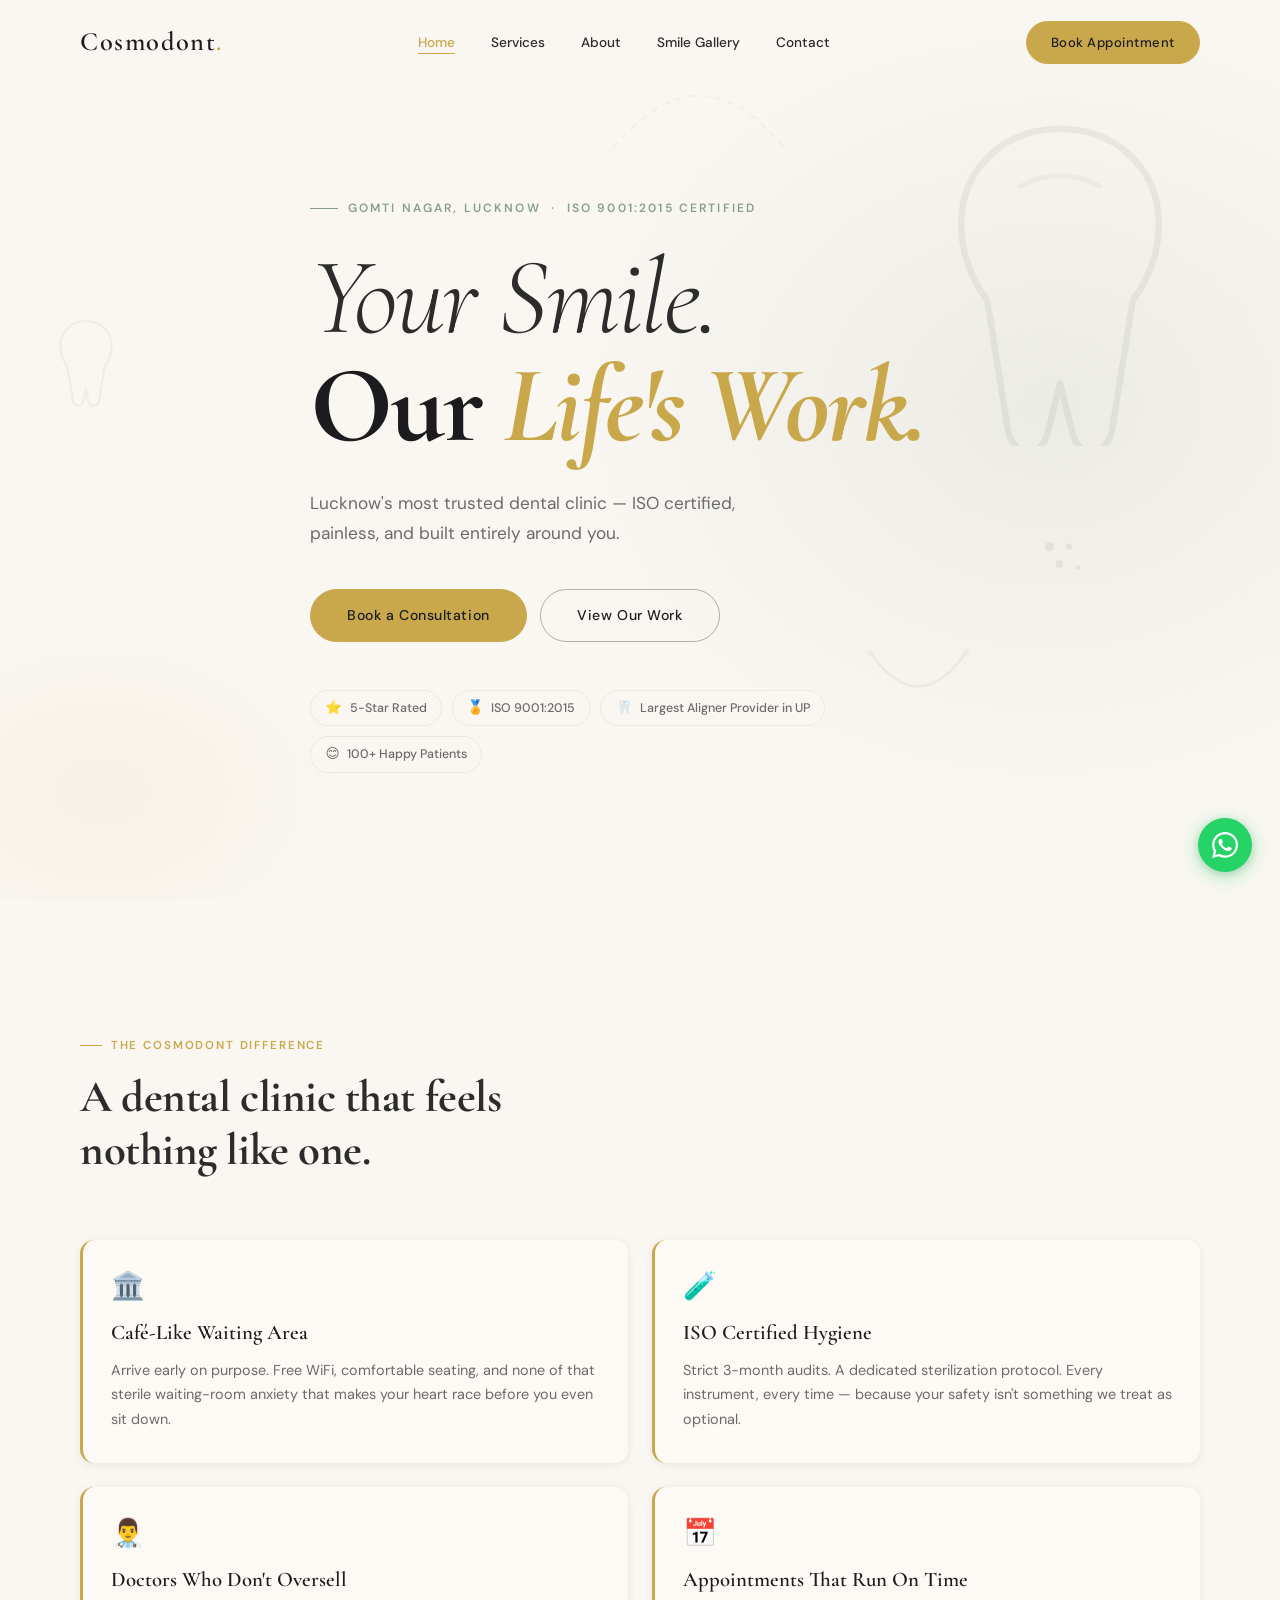
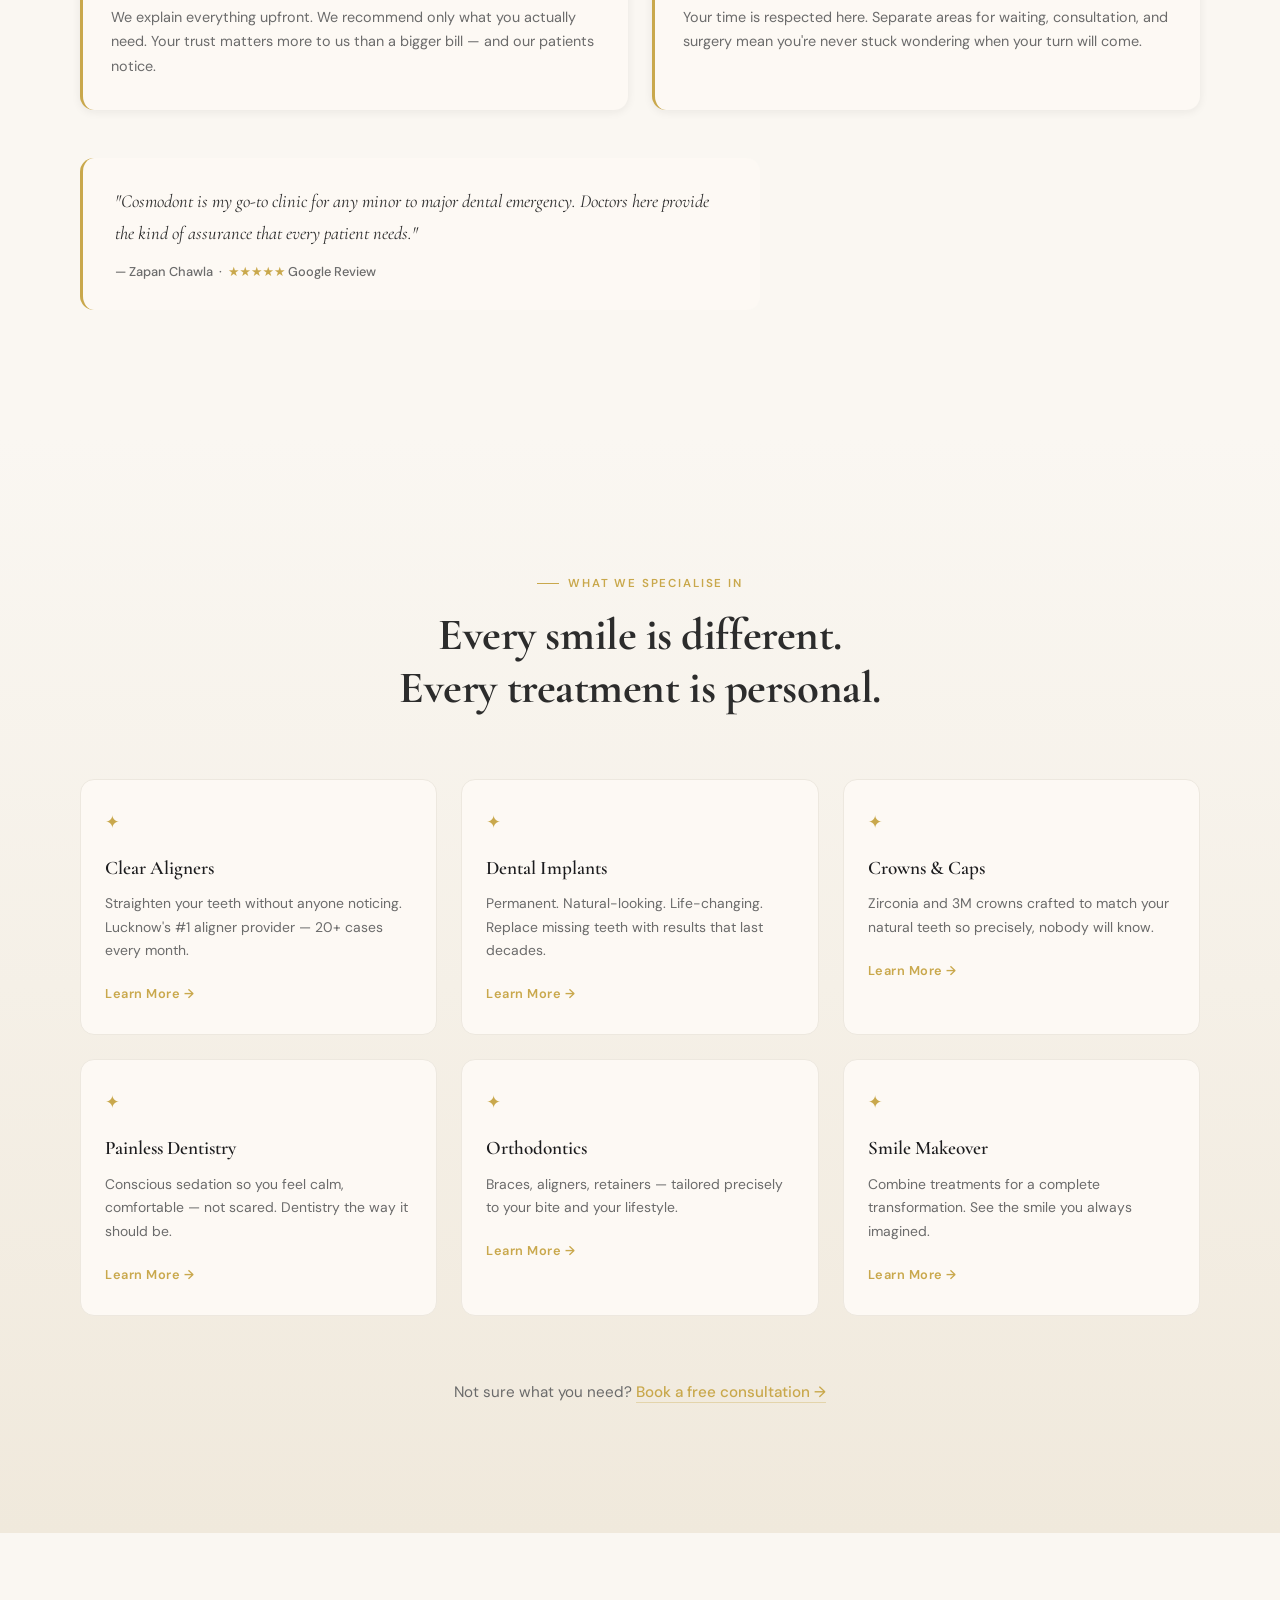
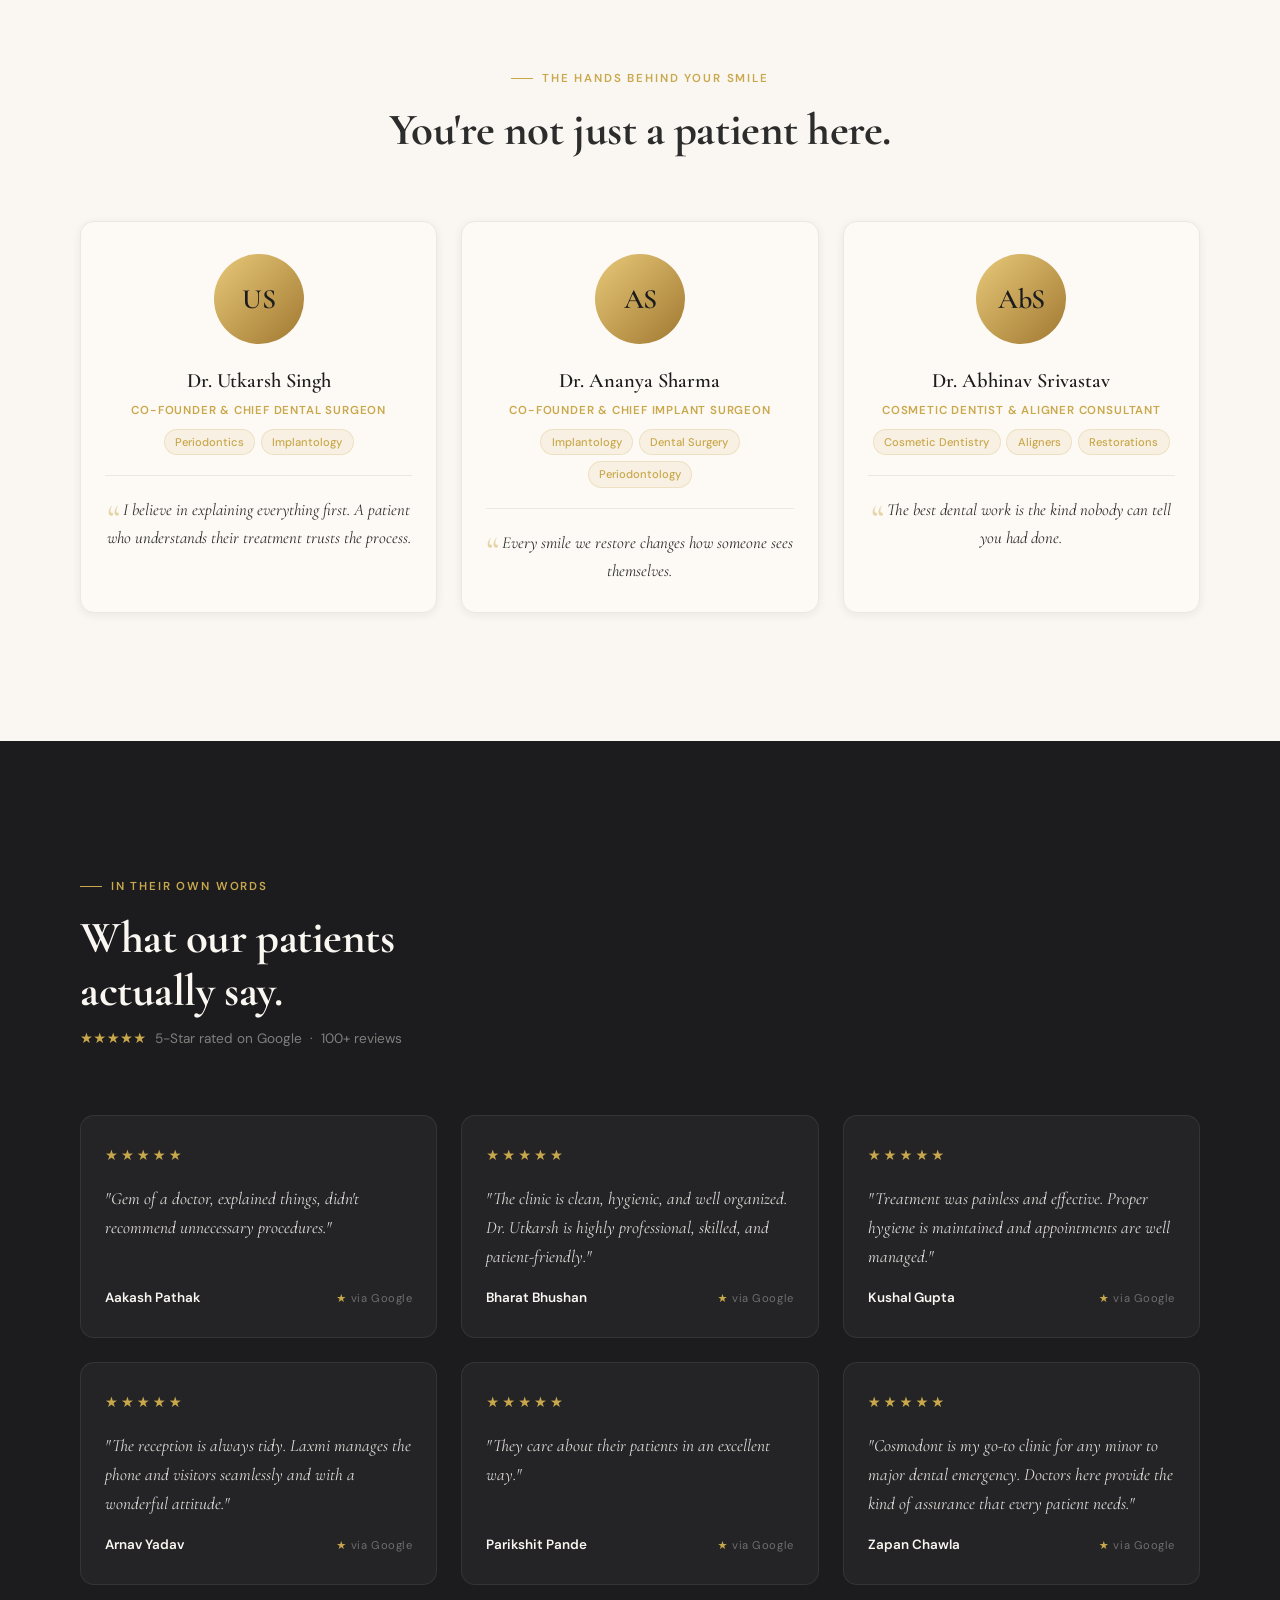
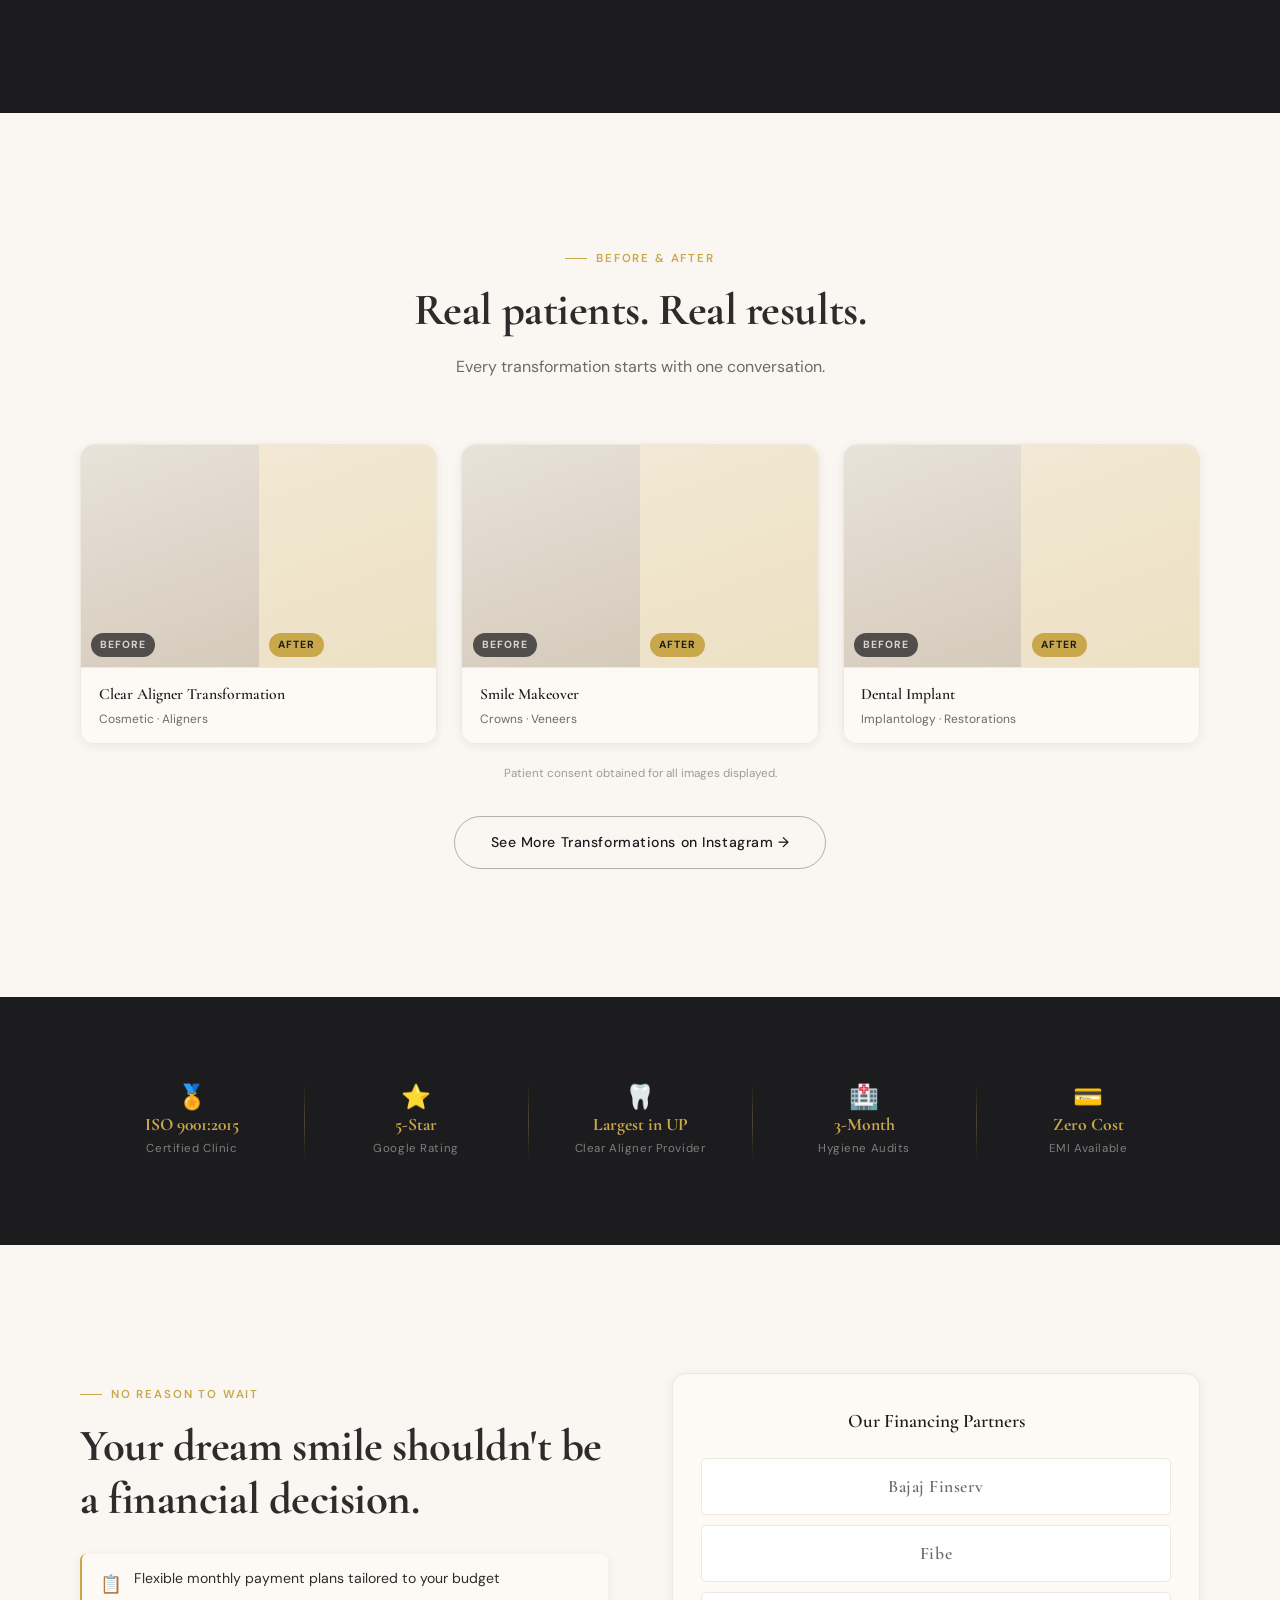
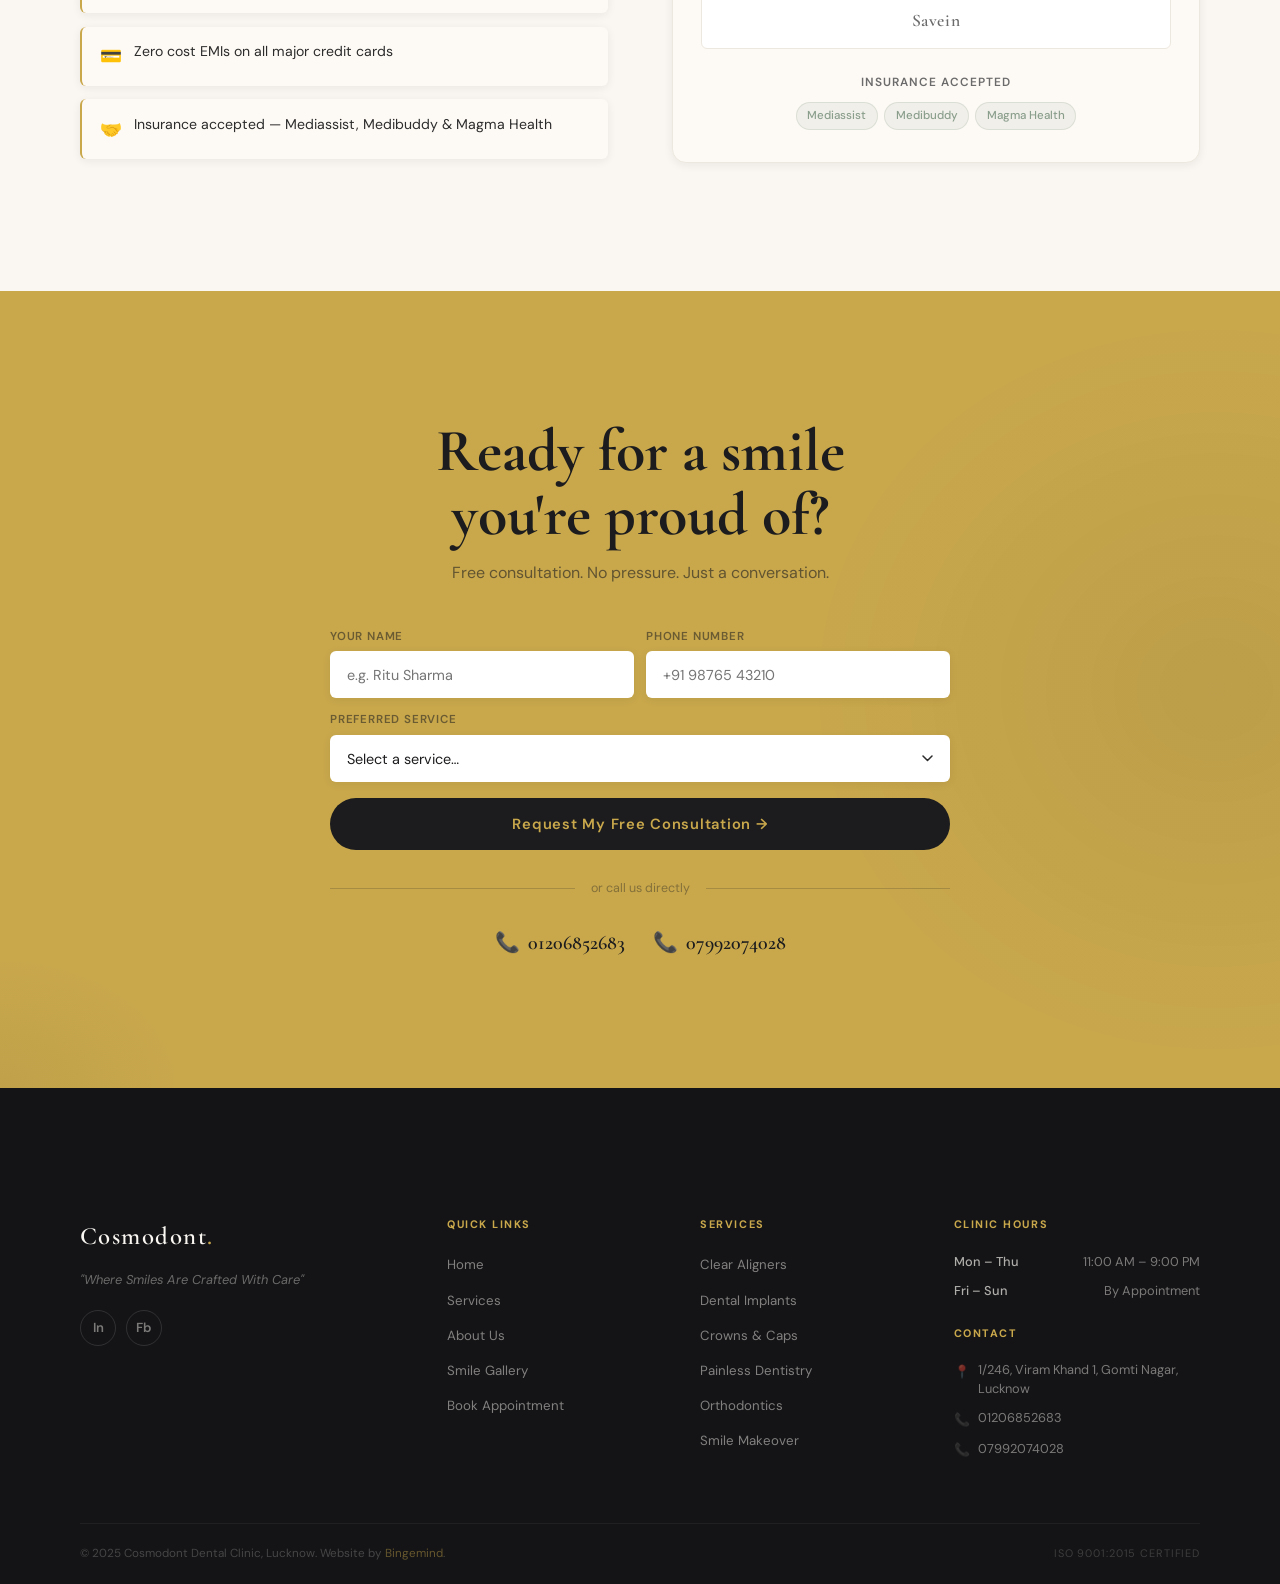
==== index.html @ ac1a45f9 "initial commit" ====
<!DOCTYPE html>
<html lang="en">
<head>
<meta charset="UTF-8">
<meta name="viewport" content="width=device-width, initial-scale=1.0">
<meta name="description" content="Cosmodont Dental Clinic — Premium dental care in Gomti Nagar, Lucknow. ISO 9001:2015 certified. Lucknow's largest clear aligners provider. Painless dentistry, implants, cosmetic treatments.">
<meta name="theme-color" content="#FAF7F2">
<title>Cosmodont Dental Clinic | Where Smiles Are Crafted With Care</title>

<!--
╔══════════════════════════════════════════════════════════════════╗
║            COSMODONT DENTAL CLINIC — index.html                  ║
║                                                                  ║
║  PROJECT FILE STRUCTURE                                          ║
║  ├── index.html   ← page structure (this file)                   ║
║  ├── style.css    ← all visual styling + CSS variables           ║
║  ├── config.js    ← all clinic content (edit this for updates)   ║
║  └── app.js       ← all interactivity (navbar, form, animations) ║
║                                                                  ║
║  DEVELOPER NOTES: How to update this site                        ║
║                                                                  ║
║  1. CONTENT CHANGES — Edit config.js only. Doctor names,         ║
║     phone numbers, hours, services, testimonials — all live      ║
║     there. No HTML or JS changes required.                       ║
║                                                                  ║
║  2. COLOUR / FONT CHANGES — Edit the :root {} block at the       ║
║     top of style.css. Change --color-gold once and it updates    ║
║     everywhere. Same for fonts, spacing, shadows.                ║
║                                                                  ║
║  3. LAYOUT / SECTION CHANGES — Edit index.html. Each section     ║
║     is wrapped in a  ═══ SECTION: NAME ═══  comment for   ║
║     easy navigation. Use Ctrl+F to jump to any section.          ║
║                                                                  ║
║  4. IMAGE REPLACEMENT — Find <div> tags with data-image-id="..."  ║
║     Replace each div with an <img> tag pointing to the real      ║
║     image file. The data-image-id tells you which image          ║
║     goes where (e.g. data-image-id="doctor-utkarsh").            ║
║                                                                  ║
║  5. FORM INTEGRATION — Open config.js and find                   ║
║     formSubmitHandler. Follow the OPTION A / B / C comments      ║
║     to connect Formspree, Netlify, GrahakBot, or any backend.    ║
╚══════════════════════════════════════════════════════════════════╝
-->

<!-- Google Fonts: Cormorant Garamond (display) + DM Sans (body) -->
<link rel="preconnect" href="https://fonts.googleapis.com">
<link rel="preconnect" href="https://fonts.gstatic.com" crossorigin>
<link href="https://fonts.googleapis.com/css2?family=Cormorant+Garamond:ital,wght@0,300;0,400;0,500;0,600;0,700;1,300;1,400;1,500;1,600&family=DM+Sans:opsz,wght@9..40,300;9..40,400;9..40,500;9..40,600&display=swap" rel="stylesheet">

<!-- Stylesheet -->
<link rel="stylesheet" href="style.css">
</head>

<body>

<!-- ═══ SECTION: NAVBAR ═══ -->
<nav class="navbar" id="navbar" aria-label="Main navigation">
  <div class="container">
    <div class="navbar-inner">
      <a href="#home" class="navbar-logo" aria-label="Cosmodont Dental Clinic">
        Cosmodont<span class="logo-dot">.</span>
      </a>
      <ul class="navbar-links" role="list">
        <li><a href="#home" class="active">Home</a></li>
        <li><a href="#services">Services</a></li>
        <li><a href="#about">About</a></li>
        <li><a href="#gallery">Smile Gallery</a></li>
        <li><a href="#contact">Contact</a></li>
      </ul>
      <div class="navbar-book">
        <a href="#contact" class="btn btn-gold">Book Appointment</a>
      </div>
      <button class="hamburger" id="hamburger" aria-label="Open menu" aria-expanded="false">
        <span></span><span></span><span></span>
      </button>
    </div>
  </div>
</nav>

<!-- Mobile Menu Overlay -->
<nav class="mobile-nav" id="mobileNav" aria-label="Mobile navigation" aria-hidden="true">
  <a href="#home"     onclick="closeMobileMenu()">Home</a>
  <a href="#services" onclick="closeMobileMenu()">Services</a>
  <a href="#about"    onclick="closeMobileMenu()">About</a>
  <a href="#gallery"  onclick="closeMobileMenu()">Smile Gallery</a>
  <a href="#contact"  onclick="closeMobileMenu()">Contact</a>
  <a href="#contact" class="btn btn-gold" onclick="closeMobileMenu()">Book Appointment</a>
  <span class="mobile-nav-iso">ISO 9001:2015 Certified</span>
</nav>


<!-- ═══ SECTION: HERO ═══ -->
<section class="hero" id="home" aria-label="Hero">
  <!-- Floating abstract dental shapes — purely decorative -->
  <div class="hero-shapes" aria-hidden="true">
    <!-- Stylised tooth outline -->
    <svg class="hero-shape hs-1" viewBox="0 0 100 130" fill="none" xmlns="http://www.w3.org/2000/svg">
      <path d="M50 8C28 8 12 24 12 44c0 12 4 22 10 30l8 50c1 5 4 8 8 8s6-3 7-6l5-20 5 20c1 3 3 6 7 6s7-3 8-8l8-50c6-8 10-18 10-30C88 24 72 8 50 8z" stroke="currentColor" stroke-width="2.5" stroke-linejoin="round"/>
      <path d="M35 30 Q50 22 65 30" stroke="currentColor" stroke-width="2" stroke-linecap="round" opacity="0.6"/>
    </svg>
    <!-- Smile arc -->
    <svg class="hero-shape hs-2" viewBox="0 0 120 65" fill="none">
      <path d="M8 12 Q60 85 112 12" stroke="currentColor" stroke-width="3" stroke-linecap="round"/>
      <circle cx="8"   cy="12" r="4" fill="currentColor" opacity="0.5"/>
      <circle cx="112" cy="12" r="4" fill="currentColor" opacity="0.5"/>
    </svg>
    <!-- Small tooth -->
    <svg class="hero-shape hs-3" viewBox="0 0 60 80" fill="none">
      <path d="M30 5C18 5 8 14 8 26c0 7 2 13 6 18l5 30c1 3 3 4 5 4s3-2 4-4l2-10 2 10c1 2 2 4 4 4s4-1 5-4l5-30c4-5 6-11 6-18C52 14 42 5 30 5z" stroke="currentColor" stroke-width="2" stroke-linejoin="round"/>
    </svg>
    <!-- Large faint dashed arc -->
    <svg class="hero-shape hs-4" viewBox="0 0 200 100" fill="none">
      <path d="M10 80 Q100 -30 190 80" stroke="currentColor" stroke-width="2" stroke-linecap="round" stroke-dasharray="6 8"/>
    </svg>
    <!-- Dot cluster -->
    <svg class="hero-shape hs-5" viewBox="0 0 50 50" fill="currentColor">
      <circle cx="10" cy="10" r="5"/>
      <circle cx="30" cy="10" r="3.5"/>
      <circle cx="20" cy="28" r="4"/>
      <circle cx="40" cy="32" r="2.5"/>
    </svg>
  </div>

  <div class="container">
    <div class="hero-content">
      <p class="hero-eyebrow" id="heroEyebrow">Gomti Nagar, Lucknow &nbsp;·&nbsp; ISO 9001:2015 Certified</p>
      <h1 class="hero-headline">
        <span class="hero-line-1" id="heroLine1">Your Smile.</span>
        <span class="hero-line-2" id="heroLine2">Our <em>Life's Work.</em></span>
      </h1>
      <p class="hero-subtext" id="heroSubtext">
        Lucknow's most trusted dental clinic — ISO certified, painless, and built entirely around you.
      </p>
      <div class="hero-ctas" id="heroCtas">
        <a href="#contact" class="btn btn-gold">Book a Consultation</a>
        <a href="#gallery" class="btn btn-outline-dark">View Our Work</a>
      </div>
      <div class="trust-bar" id="trustBar">
        <span class="trust-chip"><span class="trust-chip-icon">⭐</span>5-Star Rated</span>
        <span class="trust-chip"><span class="trust-chip-icon">🏅</span>ISO 9001:2015</span>
        <span class="trust-chip"><span class="trust-chip-icon">🦷</span>Largest Aligner Provider in UP</span>
        <span class="trust-chip"><span class="trust-chip-icon">😊</span>100+ Happy Patients</span>
      </div>
    </div>
  </div>
</section>


<!-- ═══ SECTION: WHY COSMODONT ═══ -->
<section class="why-section section" id="about" aria-labelledby="whyHeading">
  <div class="container">
    <div class="section-header reveal">
      <span class="section-tag">The Cosmodont Difference</span>
      <h2 class="display-lg" id="whyHeading">A dental clinic that feels<br>nothing like one.</h2>
    </div>
    <div class="why-grid">
      <div class="why-card reveal reveal-d1">
        <div class="why-icon">🏛️</div>
        <h3 class="why-title">Café-Like Waiting Area</h3>
        <p class="why-text">Arrive early on purpose. Free WiFi, comfortable seating, and none of that sterile waiting-room anxiety that makes your heart race before you even sit down.</p>
      </div>
      <div class="why-card reveal reveal-d2">
        <div class="why-icon">🧪</div>
        <h3 class="why-title">ISO Certified Hygiene</h3>
        <p class="why-text">Strict 3-month audits. A dedicated sterilization protocol. Every instrument, every time — because your safety isn't something we treat as optional.</p>
      </div>
      <div class="why-card reveal reveal-d3">
        <div class="why-icon">👨‍⚕️</div>
        <h3 class="why-title">Doctors Who Don't Oversell</h3>
        <p class="why-text">We explain everything upfront. We recommend only what you actually need. Your trust matters more to us than a bigger bill — and our patients notice.</p>
      </div>
      <div class="why-card reveal reveal-d4">
        <div class="why-icon">📅</div>
        <h3 class="why-title">Appointments That Run On Time</h3>
        <p class="why-text">Your time is respected here. Separate areas for waiting, consultation, and surgery mean you're never stuck wondering when your turn will come.</p>
      </div>
    </div>

    <!-- Inline pull-quote from a real patient -->
    <blockquote class="reveal" style="margin-top:3rem; padding:1.75rem 2rem; background:var(--color-card-bg); border-radius:var(--radius-md); border-left:3px solid var(--color-gold); max-width:680px;">
      <p style="font-family:var(--font-display); font-size:1.15rem; font-style:italic; color:var(--color-text); line-height:1.7;">"Cosmodont is my go-to clinic for any minor to major dental emergency. Doctors here provide the kind of assurance that every patient needs."</p>
      <footer style="margin-top:0.75rem; font-size:0.8rem; color:var(--color-text-muted); font-weight:500;">— Zapan Chawla &nbsp;·&nbsp; <span style="color:var(--color-gold);">★★★★★</span> Google Review</footer>
    </blockquote>
  </div>
</section>


<!-- ═══ SECTION: SERVICES ═══ -->
<section class="services-section section" id="services" aria-labelledby="servicesHeading">
  <div class="container">
    <div class="section-header center reveal">
      <span class="section-tag">What We Specialise In</span>
      <h2 class="display-lg" id="servicesHeading">Every smile is different.<br>Every treatment is personal.</h2>
    </div>
    <!-- Populated dynamically from CONFIG.services in app.js -->
    <div class="services-grid" id="servicesGrid"></div>
    <p class="services-bottom-cta reveal">
      Not sure what you need? <a href="#contact">Book a free consultation →</a>
    </p>
  </div>
</section>


<!-- ═══ SECTION: DOCTORS ═══ -->
<section class="doctors-section section" aria-labelledby="doctorsHeading">
  <div class="container">
    <div class="section-header center reveal">
      <span class="section-tag">The Hands Behind Your Smile</span>
      <h2 class="display-lg" id="doctorsHeading">You're not just a patient here.</h2>
    </div>
    <!-- Populated dynamically from CONFIG.doctors in app.js -->
    <div class="doctors-grid" id="doctorsGrid"></div>
  </div>
</section>


<!-- ═══ SECTION: TESTIMONIALS ═══ -->
<section class="testimonials-section" aria-labelledby="testimonialHeading">
  <div class="container">
    <div class="section-header reveal">
      <span class="section-tag">In Their Own Words</span>
      <h2 class="display-lg" id="testimonialHeading">What our patients<br>actually say.</h2>
      <div class="testimonials-meta">
        <span class="stars-inline">★★★★★</span>
        <span>5-Star rated on Google &nbsp;·&nbsp; 100+ reviews</span>
      </div>
    </div>
    <!-- Populated dynamically from CONFIG.testimonials in app.js -->
    <div class="testimonials-grid" id="testimonialsGrid"></div>
  </div>
</section>


<!-- ═══ SECTION: SMILE GALLERY ═══ -->
<section class="gallery-section section" id="gallery" aria-labelledby="galleryHeading">
  <div class="container">
    <div class="section-header center reveal">
      <span class="section-tag">Before &amp; After</span>
      <h2 class="display-lg" id="galleryHeading">Real patients. Real results.</h2>
      <p class="section-subtext">Every transformation starts with one conversation.</p>
    </div>
    <!-- Populated dynamically from CONFIG.gallery in app.js -->
    <div class="gallery-grid" id="galleryGrid"></div>
    <p class="gallery-notice">Patient consent obtained for all images displayed.</p>
    <div class="gallery-cta reveal">
      <a href="https://instagram.com" target="_blank" rel="noopener" class="btn btn-outline-dark">
        See More Transformations on Instagram →
      </a>
    </div>
  </div>
</section>


<!-- ═══ SECTION: CREDENTIALS / TRUST BAR ═══ -->
<section class="credentials-section" aria-label="Trust credentials">
  <div class="container">
    <!-- Populated dynamically from CONFIG.credentials in app.js -->
    <div class="credentials-row" id="credentialsRow"></div>
  </div>
</section>


<!-- ═══ SECTION: FINANCING ═══ -->
<section class="financing-section section" aria-labelledby="financingHeading">
  <div class="container">
    <div class="financing-grid">
      <div>
        <div class="reveal">
          <span class="section-tag">No Reason to Wait</span>
          <h2 class="display-lg" id="financingHeading">Your dream smile shouldn't be a financial decision.</h2>
        </div>
        <!-- Populated from CONFIG.financing.items in app.js -->
        <div class="financing-list" id="financingList"></div>
      </div>
      <div class="financing-right reveal reveal-d2">
        <h3 class="financing-right-title">Our Financing Partners</h3>
        <!-- Populated from CONFIG.financing.partners in app.js -->
        <div class="partner-logos" id="partnerLogos"></div>
        <p class="insurance-label">Insurance Accepted</p>
        <!-- Populated from CONFIG.financing.insurance in app.js -->
        <div class="insurance-tags" id="insuranceTags"></div>
      </div>
    </div>
  </div>
</section>


<!-- ═══ SECTION: BOOK APPOINTMENT ═══ -->
<section class="book-section" id="contact" aria-labelledby="bookHeading">
  <div class="book-inner">
    <h2 class="book-headline reveal" id="bookHeading">Ready for a smile<br>you're proud of?</h2>
    <p class="book-subtext reveal reveal-d1">Free consultation. No pressure. Just a conversation.</p>

    <!--
      FORM: The submit action is handled by CONFIG.formSubmitHandler in config.js.
      To change how submissions are processed (WhatsApp, Formspree, GrahakBot),
      edit that function — no changes needed here.
    -->
    <form class="book-form reveal reveal-d2" id="bookForm" action="" novalidate>
      <div class="form-group">
        <label class="form-label" for="fname">Your Name</label>
        <input class="form-input" type="text" id="fname" name="name"
               placeholder="e.g. Ritu Sharma" required autocomplete="given-name">
      </div>
      <div class="form-group">
        <label class="form-label" for="fphone">Phone Number</label>
        <input class="form-input" type="tel" id="fphone" name="phone"
               placeholder="+91 98765 43210" required autocomplete="tel">
      </div>
      <div class="form-group span-full">
        <label class="form-label" for="fservice">Preferred Service</label>
        <select class="form-select" id="fservice" name="service" required>
          <option value="" disabled selected>Select a service…</option>
          <option value="Clear Aligners">Clear Aligners</option>
          <option value="Dental Implants">Dental Implants</option>
          <option value="Crowns &amp; Caps">Crowns &amp; Caps</option>
          <option value="Orthodontics">Orthodontics</option>
          <option value="General Checkup">General Checkup</option>
          <option value="Other">Other</option>
        </select>
      </div>
      <button type="submit" class="form-submit">Request My Free Consultation →</button>
    </form>

    <div class="book-divider reveal reveal-d3"><span>or call us directly</span></div>
    <!-- Populated from CONFIG.clinic.phones in app.js -->
    <div class="book-phones reveal reveal-d4" id="bookPhones"></div>
  </div>
</section>


<!-- ═══ SECTION: FOOTER ═══ -->
<footer class="footer" aria-label="Site footer">
  <div class="container">
    <div class="footer-grid">

      <!-- Col 1: Brand -->
      <div>
        <div class="footer-logo-wrap">
          <a href="#home" class="footer-logo">Cosmodont<span class="logo-dot">.</span></a>
        </div>
        <p class="footer-tagline">"Where Smiles Are Crafted With Care"</p>
        <div class="footer-socials">
          <a href="https://instagram.com" target="_blank" rel="noopener"
             class="footer-social-link" aria-label="Instagram">In</a>
          <a href="https://facebook.com" target="_blank" rel="noopener"
             class="footer-social-link" aria-label="Facebook">Fb</a>
        </div>
      </div>

      <!-- Col 2: Quick Links -->
      <div>
        <p class="footer-col-title">Quick Links</p>
        <ul class="footer-links">
          <li><a href="#home">Home</a></li>
          <li><a href="#services">Services</a></li>
          <li><a href="#about">About Us</a></li>
          <li><a href="#gallery">Smile Gallery</a></li>
          <li><a href="#contact">Book Appointment</a></li>
        </ul>
      </div>

      <!-- Col 3: Services — populated from CONFIG.services in app.js -->
      <div>
        <p class="footer-col-title">Services</p>
        <ul class="footer-links" id="footerServices"></ul>
      </div>

      <!-- Col 4: Hours + Contact -->
      <div>
        <p class="footer-col-title">Clinic Hours</p>
        <div class="footer-hours" style="margin-bottom:1.5rem;">
          <div class="footer-hour-row">
            <span class="footer-hour-day">Mon – Thu</span>
            <span>11:00 AM – 9:00 PM</span>
          </div>
          <div class="footer-hour-row">
            <span class="footer-hour-day">Fri – Sun</span>
            <span>By Appointment</span>
          </div>
        </div>
        <p class="footer-col-title">Contact</p>
        <!-- Populated from CONFIG.clinic in app.js -->
        <div class="footer-contacts" id="footerContact"></div>
      </div>

    </div>

    <div class="footer-bottom">
      <p class="footer-copy">
        © 2025 Cosmodont Dental Clinic, Lucknow.
        Website by <a href="#" target="_blank" rel="noopener">Bingemind</a>.
      </p>
      <span class="footer-iso">ISO 9001:2015 CERTIFIED</span>
    </div>
  </div>
</footer>


<!-- ═══ WHATSAPP FLOATING BUTTON ═══ -->
<!-- DEVELOPER: Replace this href with your GrahakBot widget trigger URL
     when integrating automated chat. The wa.me link is a direct fallback. -->
<a class="whatsapp-fab"
   href="https://wa.me/917992074028?text=Hello%2C%20I%27d%20like%20to%20book%20a%20consultation%20at%20Cosmodont%20Dental%20Clinic."
   target="_blank"
   rel="noopener"
   aria-label="Chat on WhatsApp">
  <span class="whatsapp-tooltip">Chat with us</span>
  <svg viewBox="0 0 24 24" xmlns="http://www.w3.org/2000/svg">
    <path d="M17.472 14.382c-.297-.149-1.758-.867-2.03-.967-.273-.099-.471-.148-.67.15-.197.297-.767.966-.94 1.164-.173.199-.347.223-.644.075-.297-.15-1.255-.463-2.39-1.475-.883-.788-1.48-1.761-1.653-2.059-.173-.297-.018-.458.13-.606.134-.133.298-.347.446-.52.149-.174.198-.298.298-.497.099-.198.05-.371-.025-.52-.075-.149-.669-1.612-.916-2.207-.242-.579-.487-.5-.669-.51-.173-.008-.371-.01-.57-.01-.198 0-.52.074-.792.372-.272.297-1.04 1.016-1.04 2.479 0 1.462 1.065 2.875 1.213 3.074.149.198 2.096 3.2 5.077 4.487.709.306 1.262.489 1.694.625.712.227 1.36.195 1.871.118.571-.085 1.758-.719 2.006-1.413.248-.694.248-1.289.173-1.413-.074-.124-.272-.198-.57-.347m-5.421 7.403h-.004a9.87 9.87 0 01-5.031-1.378l-.361-.214-3.741.982.998-3.648-.235-.374a9.86 9.86 0 01-1.51-5.26c.001-5.45 4.436-9.884 9.888-9.884 2.64 0 5.122 1.03 6.988 2.898a9.825 9.825 0 012.893 6.994c-.003 5.45-4.437 9.884-9.885 9.884m8.413-18.297A11.815 11.815 0 0012.05 0C5.495 0 .16 5.335.157 11.892c0 2.096.547 4.142 1.588 5.945L.057 24l6.305-1.654a11.882 11.882 0 005.683 1.448h.005c6.554 0 11.89-5.335 11.893-11.893a11.821 11.821 0 00-3.48-8.413z"/>
  </svg>
</a>


<!-- Scripts — config.js must load before app.js -->
<script src="config.js"></script>
<script src="app.js"></script>

</body>
</html>
---- style.css ----
/* ═══════════════════════════════════════════════════════════════
   COSMODONT DENTAL CLINIC — style.css
   ═══════════════════════════════════════════════════════════════

   CSS CUSTOM PROPERTIES — Edit these to retheme the entire site.
   Change a value here and it updates everywhere automatically.
   ═══════════════════════════════════════════════════════════════ */
:root {
  /* ── Colors ── */
  --color-bg:           #FAF7F2;   /* Primary background: deep ivory */
  --color-gold:         #C9A84C;   /* Accent gold */
  --color-gold-light:   #E8C97A;   /* Lighter gold for highlights */
  --color-gold-dark:    #A07830;   /* Deeper gold for gradients */
  --color-dark:         #1C1C1E;   /* Charcoal for dark sections */
  --color-dark-soft:    #141416;   /* Darker charcoal for footer */
  --color-sage:         #8A9E8C;   /* Muted sage green — use sparingly */
  --color-text:         #2C2C2C;   /* Main body text */
  --color-text-muted:   #6B6B6B;   /* Secondary / supporting text */
  --color-white:        #FFFFFF;
  --color-card-bg:      #FDF9F4;   /* Warm card background */
  --color-border:       #EDE8DF;   /* Subtle border */

  /* ── Fonts ── */
  --font-display: 'Cormorant Garamond', Georgia, serif;
  --font-body:    'DM Sans', system-ui, -apple-system, sans-serif;

  /* ── Spacing scale ── */
  --space-xs:  0.5rem;
  --space-sm:  1rem;
  --space-md:  1.5rem;
  --space-lg:  2.5rem;
  --space-xl:  4rem;
  --space-2xl: 6rem;
  --space-3xl: 8rem;

  /* ── Radii ── */
  --radius-sm:   6px;
  --radius-md:   14px;
  --radius-lg:   22px;
  --radius-pill: 999px;

  /* ── Transitions ── */
  --ease-smooth: cubic-bezier(0.4, 0, 0.2, 1);
  --t-fast:   0.2s ease;
  --t-smooth: 0.4s var(--ease-smooth);

  /* ── Shadows ── */
  --shadow-sm:   0 2px 10px rgba(28,28,30,0.07);
  --shadow-md:   0 6px 24px rgba(28,28,30,0.11);
  --shadow-lg:   0 16px 48px rgba(28,28,30,0.15);
  --shadow-gold: 0 8px 32px rgba(201,168,76,0.28);

  /* ── Layout ── */
  --max-width: 1200px;
}


/* ═══ RESET & BASE ═══ */
*, *::before, *::after { margin: 0; padding: 0; box-sizing: border-box; }
html { scroll-behavior: smooth; font-size: 16px; -webkit-font-smoothing: antialiased; -moz-osx-font-smoothing: grayscale; }
body { font-family: var(--font-body); color: var(--color-text); background: var(--color-bg); line-height: 1.65; overflow-x: hidden; }
img { max-width: 100%; height: auto; display: block; }
a { text-decoration: none; color: inherit; }
ul { list-style: none; }
button { cursor: pointer; border: none; background: none; font-family: var(--font-body); }
input, select, textarea { font-family: var(--font-body); }


/* ═══ TYPOGRAPHY UTILITIES ═══ */
.display-xl {
  font-family: var(--font-display);
  font-size: clamp(3rem, 7vw, 5.5rem);
  line-height: 1.04;
  letter-spacing: -0.02em;
}
.display-lg {
  font-family: var(--font-display);
  font-size: clamp(1.9rem, 3.5vw, 3rem);
  line-height: 1.18;
  letter-spacing: -0.01em;
}
.display-md {
  font-family: var(--font-display);
  font-size: clamp(1.4rem, 2.5vw, 2rem);
  line-height: 1.25;
}
.section-tag {
  font-family: var(--font-body);
  font-size: 0.72rem;
  font-weight: 600;
  letter-spacing: 0.16em;
  text-transform: uppercase;
  color: var(--color-gold);
  display: inline-flex;
  align-items: center;
  gap: 0.55rem;
  margin-bottom: var(--space-sm);
}
.section-tag::before {
  content: '';
  display: inline-block;
  width: 22px;
  height: 1.5px;
  background: var(--color-gold);
  flex-shrink: 0;
}


/* ═══ LAYOUT ═══ */
.container {
  max-width: var(--max-width);
  margin: 0 auto;
  padding: 0 var(--space-lg);
}
.section {
  padding: var(--space-3xl) 0;
}
.section-header { margin-bottom: var(--space-xl); }
.section-header.center {
  text-align: center;
  max-width: 640px;
  margin-left: auto;
  margin-right: auto;
  margin-bottom: var(--space-xl);
}
.section-subtext {
  font-size: 1rem;
  color: var(--color-text-muted);
  line-height: 1.7;
  margin-top: var(--space-sm);
}


/* ═══ BUTTONS ═══ */
.btn {
  display: inline-flex;
  align-items: center;
  justify-content: center;
  gap: 0.5rem;
  padding: 0.875rem 2.25rem;
  border-radius: var(--radius-pill);
  font-size: 0.88rem;
  font-weight: 500;
  letter-spacing: 0.04em;
  transition: all var(--t-smooth);
  cursor: pointer;
  white-space: nowrap;
}
.btn-gold {
  background: var(--color-gold);
  color: var(--color-dark);
  border: 1.5px solid var(--color-gold);
}
.btn-gold:hover {
  background: var(--color-dark);
  border-color: var(--color-dark);
  color: var(--color-gold);
  transform: translateY(-2px);
  box-shadow: var(--shadow-gold);
}
.btn-outline-dark {
  background: transparent;
  color: var(--color-dark);
  border: 1.5px solid rgba(44,44,44,0.35);
}
.btn-outline-dark:hover {
  background: var(--color-dark);
  border-color: var(--color-dark);
  color: var(--color-bg);
  transform: translateY(-2px);
}
.btn-outline-light {
  background: transparent;
  color: var(--color-bg);
  border: 1.5px solid rgba(250,247,242,0.4);
}
.btn-outline-light:hover {
  background: var(--color-bg);
  color: var(--color-dark);
  transform: translateY(-2px);
}


/* ═══ SCROLL REVEAL ═══ */
.reveal {
  opacity: 0;
  transform: translateY(28px);
  transition: opacity 0.7s var(--ease-smooth), transform 0.7s var(--ease-smooth);
}
.reveal.visible { opacity: 1; transform: translateY(0); }
.reveal-d1 { transition-delay: 0.08s; }
.reveal-d2 { transition-delay: 0.16s; }
.reveal-d3 { transition-delay: 0.24s; }
.reveal-d4 { transition-delay: 0.32s; }
.reveal-d5 { transition-delay: 0.40s; }
.reveal-d6 { transition-delay: 0.48s; }


/* ═══════════════════════════════════════════════
   SECTION: NAVBAR
   ═══════════════════════════════════════════════ */
.navbar {
  position: fixed;
  top: 0;
  left: 0;
  right: 0;
  z-index: 1000;
  padding: 1.3rem 0;
  transition: background var(--t-smooth), box-shadow var(--t-smooth), padding var(--t-smooth);
}
.navbar.scrolled {
  background: rgba(250,247,242,0.95);
  backdrop-filter: blur(14px);
  -webkit-backdrop-filter: blur(14px);
  box-shadow: 0 1px 28px rgba(28,28,30,0.09);
  padding: 0.85rem 0;
}
.navbar-inner {
  display: flex;
  align-items: center;
  justify-content: space-between;
  gap: var(--space-lg);
}
/* Logo — intentional text placeholder, not a fallback */
.navbar-logo {
  font-family: var(--font-display);
  font-size: 1.65rem;
  font-weight: 600;
  letter-spacing: 0.06em;
  color: var(--color-dark);
  flex-shrink: 0;
  user-select: none;
}
.navbar-logo .logo-dot { color: var(--color-gold); }
.navbar-links {
  display: flex;
  align-items: center;
  gap: 2.25rem;
}
.navbar-links a {
  font-size: 0.85rem;
  font-weight: 500;
  color: var(--color-text);
  position: relative;
  padding-bottom: 3px;
  transition: color var(--t-fast);
}
.navbar-links a::after {
  content: '';
  position: absolute;
  bottom: 0;
  left: 0;
  right: 0;
  height: 1.5px;
  background: var(--color-gold);
  transform: scaleX(0);
  transform-origin: left center;
  transition: transform var(--t-smooth);
}
.navbar-links a:hover,
.navbar-links a.active { color: var(--color-gold); }
.navbar-links a:hover::after,
.navbar-links a.active::after { transform: scaleX(1); }
.navbar-book .btn {
  padding: 0.62rem 1.5rem;
  font-size: 0.82rem;
  animation: btnPulse 4s ease-in-out 6s infinite;
}
@keyframes btnPulse {
  0%, 100% { box-shadow: 0 0 0 0 rgba(201,168,76,0); }
  50%       { box-shadow: 0 0 0 9px rgba(201,168,76,0); }
  25%       { box-shadow: 0 0 0 5px rgba(201,168,76,0.35); }
}

/* Hamburger */
.hamburger {
  display: none;
  flex-direction: column;
  justify-content: center;
  gap: 5px;
  width: 40px;
  height: 40px;
  cursor: pointer;
  z-index: 1100;
  padding: 6px;
  border-radius: var(--radius-sm);
}
.hamburger span {
  display: block;
  height: 2px;
  width: 100%;
  background: var(--color-dark);
  border-radius: 2px;
  transition: all var(--t-smooth);
  transform-origin: center;
}
.hamburger.active span:nth-child(1) { transform: translateY(7px) rotate(45deg); }
.hamburger.active span:nth-child(2) { opacity: 0; transform: scaleX(0); }
.hamburger.active span:nth-child(3) { transform: translateY(-7px) rotate(-45deg); }

/* Mobile overlay menu */
.mobile-nav {
  position: fixed;
  inset: 0;
  background: var(--color-dark);
  z-index: 1050;
  display: flex;
  flex-direction: column;
  align-items: center;
  justify-content: center;
  gap: 2.25rem;
  opacity: 0;
  pointer-events: none;
  transition: opacity var(--t-smooth);
}
.mobile-nav.open { opacity: 1; pointer-events: all; }
.mobile-nav a {
  font-family: var(--font-display);
  font-size: 2.4rem;
  font-weight: 500;
  color: rgba(250,247,242,0.85);
  transition: color var(--t-fast);
  letter-spacing: 0.02em;
}
.mobile-nav a:hover { color: var(--color-gold); }
.mobile-nav .btn { font-size: 1rem; padding: 0.9rem 2.5rem; margin-top: 0.5rem; }
.mobile-nav-iso {
  position: absolute;
  bottom: 2rem;
  font-size: 0.72rem;
  letter-spacing: 0.1em;
  color: rgba(250,247,242,0.2);
}


/* ═══════════════════════════════════════════════
   SECTION: HERO
   ═══════════════════════════════════════════════ */
.hero {
  min-height: 100vh;
  min-height: 100dvh;
  display: flex;
  align-items: center;
  position: relative;
  overflow: hidden;
  padding: 9rem 0 5rem;
  background: var(--color-bg);
}
/* Radial gradient: sage on right, subtle gold on bottom-left */
.hero::before {
  content: '';
  position: absolute;
  inset: 0;
  background:
    radial-gradient(ellipse 65% 75% at 82% 45%, rgba(138,158,140,0.13) 0%, transparent 60%),
    radial-gradient(ellipse 38% 38% at 8% 88%, rgba(201,168,76,0.07) 0%, transparent 55%);
  pointer-events: none;
}
.hero-content {
  position: relative;
  z-index: 2;
  max-width: 660px;
}

/* ── Hero animated elements ── */
.hero-eyebrow {
  display: inline-flex;
  align-items: center;
  gap: 0.6rem;
  font-size: 0.75rem;
  font-weight: 600;
  letter-spacing: 0.18em;
  text-transform: uppercase;
  color: var(--color-sage);
  margin-bottom: 1.5rem;
  opacity: 0;
  transform: translateY(16px);
}
.hero-eyebrow::before {
  content: '';
  display: block;
  width: 28px;
  height: 1.5px;
  background: var(--color-sage);
}
.hero-headline {
  font-family: var(--font-display);
  font-size: clamp(3.8rem, 8.5vw, 7rem);
  line-height: 1.0;
  letter-spacing: -0.025em;
  margin-bottom: 1.75rem;
}
.hero-line-1 {
  display: block;
  font-weight: 300;
  font-style: italic;
  color: var(--color-text);
  opacity: 0;
  transform: translateY(28px);
}
.hero-line-2 {
  display: block;
  font-weight: 700;
  color: var(--color-dark);
  opacity: 0;
  transform: translateY(28px);
}
.hero-line-2 em {
  font-style: italic;
  color: var(--color-gold);
  position: relative;
}
.hero-subtext {
  font-size: clamp(0.95rem, 1.5vw, 1.08rem);
  color: var(--color-text-muted);
  max-width: 460px;
  line-height: 1.75;
  margin-bottom: 2.5rem;
  opacity: 0;
  transform: translateY(22px);
}
.hero-ctas {
  display: flex;
  flex-wrap: wrap;
  gap: 0.85rem;
  margin-bottom: 3rem;
  opacity: 0;
  transform: translateY(22px);
}

/* Trust bar */
.trust-bar {
  display: flex;
  flex-wrap: wrap;
  gap: 0.6rem;
  opacity: 0;
  transform: translateY(22px);
}
.trust-chip {
  display: inline-flex;
  align-items: center;
  gap: 0.45rem;
  font-size: 0.78rem;
  font-weight: 500;
  color: var(--color-text-muted);
  padding: 0.38rem 0.9rem;
  border: 1px solid var(--color-border);
  border-radius: var(--radius-pill);
  background: rgba(250,247,242,0.75);
  backdrop-filter: blur(6px);
  white-space: nowrap;
}
.trust-chip-icon { font-size: 0.85rem; }

/* ── Hero floating SVG shapes ── */
.hero-shapes {
  position: absolute;
  inset: 0;
  pointer-events: none;
  z-index: 1;
  overflow: hidden;
}
.hero-shape {
  position: absolute;
  color: var(--color-dark);
}
.hs-1 { width: 260px; right: 7%;  top: 12%;    opacity: 0.055; animation: float1 9s  ease-in-out        infinite; }
.hs-2 { width: 110px; right: 24%; bottom: 22%; opacity: 0.045; animation: float1 12s ease-in-out 2s    infinite reverse; }
.hs-3 { width: 70px;  left: 4%;   top: 35%;    opacity: 0.04;  animation: float1 7s  ease-in-out 1s    infinite; }
.hs-4 { width: 190px; right: 38%; top: 8%;     opacity: 0.03;  animation: float1 14s ease-in-out 3.5s  infinite; }
.hs-5 { width: 48px;  right: 15%; bottom: 35%; opacity: 0.06;  animation: float1 6s  ease-in-out 0.5s  infinite reverse; }
@keyframes float1 {
  0%, 100% { transform: translateY(0px)  rotate(0deg); }
  33%       { transform: translateY(-20px) rotate(4deg); }
  66%       { transform: translateY(9px)   rotate(-2.5deg); }
}

/* ── Hero text animation ── */
@keyframes heroReveal {
  to { opacity: 1; transform: translateY(0); }
}
.hero-eyebrow.reveal-start { animation: heroReveal 0.75s var(--ease-smooth) 0.20s forwards; }
.hero-line-1.reveal-start  { animation: heroReveal 0.85s var(--ease-smooth) 0.45s forwards; }
.hero-line-2.reveal-start  { animation: heroReveal 0.85s var(--ease-smooth) 0.65s forwards; }
.hero-subtext.reveal-start { animation: heroReveal 0.75s var(--ease-smooth) 0.90s forwards; }
.hero-ctas.reveal-start    { animation: heroReveal 0.75s var(--ease-smooth) 1.10s forwards; }
.trust-bar.reveal-start    { animation: heroReveal 0.75s var(--ease-smooth) 1.30s forwards; }


/* ═══════════════════════════════════════════════
   SECTION: WHY COSMODONT
   ═══════════════════════════════════════════════ */
.why-section { background: var(--color-bg); }
.why-grid {
  display: grid;
  grid-template-columns: repeat(2, 1fr);
  gap: var(--space-md);
}
.why-card {
  background: var(--color-card-bg);
  border-radius: var(--radius-md);
  padding: 2rem 1.75rem;
  border-left: 3px solid var(--color-gold);
  box-shadow: var(--shadow-sm);
  transition: transform var(--t-smooth), box-shadow var(--t-smooth);
  position: relative;
  overflow: hidden;
}
.why-card::after {
  content: '';
  position: absolute;
  inset: 0;
  background: linear-gradient(135deg, rgba(201,168,76,0.04) 0%, transparent 55%);
  opacity: 0;
  transition: opacity var(--t-smooth);
}
.why-card:hover { transform: translateY(-5px); box-shadow: var(--shadow-md); }
.why-card:hover::after { opacity: 1; }
.why-icon { font-size: 1.7rem; margin-bottom: 1rem; line-height: 1; }
.why-title {
  font-family: var(--font-display);
  font-size: 1.3rem;
  font-weight: 600;
  color: var(--color-dark);
  margin-bottom: 0.5rem;
}
.why-text {
  font-size: 0.9rem;
  color: var(--color-text-muted);
  line-height: 1.7;
}


/* ═══════════════════════════════════════════════
   SECTION: SERVICES
   ═══════════════════════════════════════════════ */
.services-section {
  background: linear-gradient(to bottom, var(--color-bg) 0%, #F0E9DC 100%);
}
.services-grid {
  display: grid;
  grid-template-columns: repeat(3, 1fr);
  gap: var(--space-md);
}
.service-card {
  background: var(--color-card-bg);
  border-radius: var(--radius-md);
  padding: 1.75rem 1.5rem;
  border: 1.5px solid var(--color-border);
  transition: transform var(--t-smooth), box-shadow var(--t-smooth), border-color var(--t-smooth);
  position: relative;
}
.service-card:hover {
  transform: translateY(-6px);
  box-shadow: var(--shadow-md);
  border-color: var(--color-gold);
}
.service-icon {
  font-size: 1.1rem;
  color: var(--color-gold);
  font-style: normal;
  margin-bottom: 1rem;
  display: block;
  letter-spacing: -0.05em;
}
.service-name {
  font-family: var(--font-display);
  font-size: 1.2rem;
  font-weight: 600;
  color: var(--color-dark);
  margin-bottom: 0.5rem;
}
.service-desc {
  font-size: 0.87rem;
  color: var(--color-text-muted);
  line-height: 1.68;
  margin-bottom: 1.1rem;
}
.service-link {
  font-size: 0.8rem;
  font-weight: 600;
  color: var(--color-gold);
  letter-spacing: 0.04em;
  display: inline-flex;
  align-items: center;
  gap: 0.3rem;
  transition: gap var(--t-fast);
}
.service-link:hover { gap: 0.55rem; }
.services-bottom-cta {
  text-align: center;
  margin-top: var(--space-xl);
  font-size: 0.95rem;
  color: var(--color-text-muted);
}
.services-bottom-cta a {
  color: var(--color-gold);
  font-weight: 500;
  border-bottom: 1px solid rgba(201,168,76,0.35);
  transition: border-color var(--t-fast);
}
.services-bottom-cta a:hover { border-color: var(--color-gold); }


/* ═══════════════════════════════════════════════
   SECTION: DOCTORS
   ═══════════════════════════════════════════════ */
.doctors-section { background: var(--color-bg); }
.doctors-grid {
  display: grid;
  grid-template-columns: repeat(3, 1fr);
  gap: var(--space-md);
}
.doctor-card {
  background: var(--color-card-bg);
  border-radius: var(--radius-md);
  padding: 2rem 1.5rem 1.75rem;
  text-align: center;
  box-shadow: var(--shadow-sm);
  border: 1px solid var(--color-border);
  transition: transform var(--t-smooth), box-shadow var(--t-smooth);
}
.doctor-card:hover { transform: translateY(-4px); box-shadow: var(--shadow-md); }
/* Avatar — replace outer div with <img> when photo is ready.
   Add: data-image-id="doctor-[firstname]" to the img tag. */
.doctor-avatar {
  width: 90px;
  height: 90px;
  border-radius: 50%;
  background: linear-gradient(135deg, var(--color-gold-light) 0%, var(--color-gold-dark) 100%);
  display: flex;
  align-items: center;
  justify-content: center;
  margin: 0 auto 1.25rem;
  font-family: var(--font-display);
  font-size: 1.75rem;
  font-weight: 600;
  color: var(--color-dark);
  letter-spacing: -0.02em;
  overflow: hidden;
  flex-shrink: 0;
}
.doctor-name {
  font-family: var(--font-display);
  font-size: 1.28rem;
  font-weight: 600;
  color: var(--color-dark);
  margin-bottom: 0.2rem;
}
.doctor-role {
  font-size: 0.72rem;
  font-weight: 600;
  letter-spacing: 0.07em;
  text-transform: uppercase;
  color: var(--color-gold);
  margin-bottom: 0.55rem;
}
.doctor-tags {
  display: flex;
  flex-wrap: wrap;
  justify-content: center;
  gap: 0.35rem;
  margin-bottom: 1.25rem;
}
.doctor-tag {
  font-size: 0.7rem;
  font-weight: 500;
  padding: 0.2rem 0.65rem;
  background: rgba(201,168,76,0.1);
  color: var(--color-gold);
  border: 1px solid rgba(201,168,76,0.22);
  border-radius: var(--radius-pill);
}
.doctor-quote-wrap {
  border-top: 1px solid var(--color-border);
  padding-top: 1.25rem;
}
.doctor-quote {
  font-family: var(--font-display);
  font-size: 1.05rem;
  font-style: italic;
  color: var(--color-text);
  line-height: 1.65;
  position: relative;
}
.doctor-quote::before {
  content: '\201C';
  font-size: 2.5rem;
  color: var(--color-gold);
  opacity: 0.45;
  line-height: 0;
  vertical-align: -0.38em;
  margin-right: 0.05em;
  font-style: normal;
}


/* ═══════════════════════════════════════════════
   SECTION: TESTIMONIALS
   ═══════════════════════════════════════════════ */
.testimonials-section {
  background: var(--color-dark);
  padding: var(--space-3xl) 0;
}
.testimonials-section .section-tag { color: var(--color-gold); }
.testimonials-section .display-lg { color: var(--color-bg); }
.testimonials-meta {
  display: flex;
  align-items: center;
  gap: 0.5rem;
  margin-top: 0.6rem;
  font-size: 0.85rem;
  color: rgba(250,247,242,0.45);
}
.testimonials-meta .stars-inline {
  color: var(--color-gold);
  font-size: 0.9rem;
  letter-spacing: 0.03em;
}
.testimonials-grid {
  display: grid;
  grid-template-columns: repeat(3, 1fr);
  gap: var(--space-md);
  margin-top: var(--space-xl);
}
.testimonial-card {
  background: rgba(255,255,255,0.04);
  border: 1px solid rgba(255,255,255,0.07);
  border-radius: var(--radius-md);
  padding: 1.75rem 1.5rem;
  transition: background var(--t-smooth), transform var(--t-smooth);
  display: flex;
  flex-direction: column;
  gap: 1rem;
}
.testimonial-card:hover {
  background: rgba(255,255,255,0.075);
  transform: translateY(-3px);
}
.testimonial-stars { display: flex; gap: 3px; }
.star-icon { color: var(--color-gold); font-size: 0.9rem; }
.testimonial-text {
  font-family: var(--font-display);
  font-size: 1.08rem;
  font-style: italic;
  color: rgba(250,247,242,0.88);
  line-height: 1.68;
  flex: 1;
}
.testimonial-footer {
  display: flex;
  align-items: center;
  justify-content: space-between;
  gap: 0.75rem;
}
.testimonial-name {
  font-size: 0.84rem;
  font-weight: 600;
  color: var(--color-bg);
}
.testimonial-source {
  font-size: 0.7rem;
  color: rgba(250,247,242,0.35);
  letter-spacing: 0.05em;
  display: flex;
  align-items: center;
  gap: 0.25rem;
}
.testimonial-source::before { content: '★'; color: var(--color-gold); }


/* ═══════════════════════════════════════════════
   SECTION: SMILE GALLERY
   ═══════════════════════════════════════════════ */
.gallery-section { background: var(--color-bg); }
.gallery-grid {
  display: grid;
  grid-template-columns: repeat(3, 1fr);
  gap: var(--space-md);
}
.gallery-card {
  border-radius: var(--radius-md);
  overflow: hidden;
  box-shadow: var(--shadow-sm);
  border: 1px solid var(--color-border);
  transition: transform var(--t-smooth), box-shadow var(--t-smooth);
}
.gallery-card:hover { transform: translateY(-5px); box-shadow: var(--shadow-md); }
.gallery-pair { display: grid; grid-template-columns: 1fr 1fr; }
.gallery-img {
  position: relative;
  aspect-ratio: 4/5;
  overflow: hidden;
  /* REPLACE this div with an <img> tag when real photos are ready.
     See data-image-id attribute on each div for which photo goes where. */
}
.gallery-img-before { background: linear-gradient(160deg, #E8E2D9 0%, #D5CABB 100%); }
.gallery-img-after  { background: linear-gradient(160deg, #F2E8D4 0%, rgba(201,168,76,0.28) 100%); }
.gallery-badge {
  position: absolute;
  bottom: 0.65rem;
  left: 0.65rem;
  font-size: 0.65rem;
  font-weight: 700;
  letter-spacing: 0.1em;
  text-transform: uppercase;
  padding: 0.22rem 0.55rem;
  border-radius: var(--radius-pill);
}
.gallery-badge-before { background: rgba(28,28,30,0.72); color: rgba(250,247,242,0.8); }
.gallery-badge-after  { background: var(--color-gold); color: var(--color-dark); }
.gallery-card-info {
  padding: 0.85rem 1.1rem;
  background: var(--color-card-bg);
  border-top: 1px solid var(--color-border);
}
.gallery-treatment {
  font-family: var(--font-display);
  font-size: 0.98rem;
  font-weight: 600;
  color: var(--color-dark);
}
.gallery-type { font-size: 0.75rem; color: var(--color-text-muted); margin-top: 0.15rem; }
.gallery-notice {
  font-size: 0.73rem;
  color: var(--color-text-muted);
  text-align: center;
  margin-top: 1.25rem;
  opacity: 0.65;
}
.gallery-cta { text-align: center; margin-top: 2rem; }


/* ═══════════════════════════════════════════════
   SECTION: CREDENTIALS / TRUST BAR
   ═══════════════════════════════════════════════ */
.credentials-section {
  background: var(--color-dark);
  padding: var(--space-xl) 0;
}
.credentials-row {
  display: flex;
  align-items: stretch;
  justify-content: center;
  flex-wrap: wrap;
}
.credential-item {
  display: flex;
  flex-direction: column;
  align-items: center;
  text-align: center;
  padding: 1.5rem 2rem;
  position: relative;
  flex: 1;
  min-width: 150px;
  gap: 0.35rem;
}
.credential-item + .credential-item::before {
  content: '';
  position: absolute;
  left: 0;
  top: 18%;
  height: 64%;
  width: 1px;
  background: linear-gradient(to bottom, transparent, rgba(201,168,76,0.3), transparent);
}
.credential-icon { font-size: 1.5rem; line-height: 1; }
.credential-stat {
  font-family: var(--font-display);
  font-size: 1.1rem;
  font-weight: 700;
  color: var(--color-gold);
  line-height: 1.2;
}
.credential-label {
  font-size: 0.72rem;
  color: rgba(250,247,242,0.45);
  letter-spacing: 0.05em;
  line-height: 1.4;
}


/* ═══════════════════════════════════════════════
   SECTION: FINANCING
   ═══════════════════════════════════════════════ */
.financing-section { background: var(--color-bg); }
.financing-grid {
  display: grid;
  grid-template-columns: 1fr 1fr;
  gap: 4rem;
  align-items: center;
}
.financing-list {
  display: flex;
  flex-direction: column;
  gap: 0.85rem;
  margin-top: 1.75rem;
}
.financing-item {
  display: flex;
  align-items: flex-start;
  gap: 0.8rem;
  padding: 0.9rem 1.1rem;
  background: var(--color-card-bg);
  border-radius: var(--radius-sm);
  border-left: 2.5px solid var(--color-gold);
  box-shadow: var(--shadow-sm);
}
.financing-item-icon { font-size: 1.1rem; flex-shrink: 0; margin-top: 0.1rem; }
.financing-item-text { font-size: 0.88rem; line-height: 1.55; color: var(--color-text); }
.financing-right {
  background: var(--color-card-bg);
  border-radius: var(--radius-md);
  padding: 2rem 1.75rem;
  border: 1px solid var(--color-border);
  box-shadow: var(--shadow-sm);
}
.financing-right-title {
  font-family: var(--font-display);
  font-size: 1.2rem;
  font-weight: 600;
  color: var(--color-dark);
  margin-bottom: 1.25rem;
  text-align: center;
}
.partner-logos {
  display: flex;
  flex-direction: column;
  gap: 0.65rem;
  margin-bottom: 1.5rem;
}
.partner-logo {
  padding: 0.8rem 1.25rem;
  background: var(--color-white);
  border: 1px solid var(--color-border);
  border-radius: var(--radius-sm);
  font-family: var(--font-display);
  font-size: 1.1rem;
  font-weight: 600;
  color: var(--color-text-muted);
  text-align: center;
  letter-spacing: 0.03em;
  /* REPLACE with: <img data-image-id="partner-[name]" src="..." alt="[Partner]" loading="lazy"> */
}
.insurance-label {
  font-size: 0.74rem;
  font-weight: 600;
  letter-spacing: 0.08em;
  text-transform: uppercase;
  color: var(--color-text-muted);
  margin-bottom: 0.6rem;
  text-align: center;
}
.insurance-tags {
  display: flex;
  flex-wrap: wrap;
  justify-content: center;
  gap: 0.4rem;
}
.insurance-tag {
  font-size: 0.72rem;
  font-weight: 500;
  padding: 0.22rem 0.65rem;
  background: rgba(138,158,140,0.1);
  color: var(--color-sage);
  border: 1px solid rgba(138,158,140,0.22);
  border-radius: var(--radius-pill);
}


/* ═══════════════════════════════════════════════
   SECTION: BOOK APPOINTMENT
   ═══════════════════════════════════════════════ */
.book-section {
  background: var(--color-gold);
  padding: var(--space-3xl) 0;
  position: relative;
  overflow: hidden;
}
.book-section::before {
  content: '';
  position: absolute;
  inset: 0;
  background:
    radial-gradient(ellipse 55% 80% at 95% 50%, rgba(28,28,30,0.07) 0%, transparent 58%),
    radial-gradient(ellipse 30% 35% at 0% 100%, rgba(28,28,30,0.05) 0%, transparent 48%);
}
.book-inner {
  position: relative;
  z-index: 1;
  max-width: 700px;
  margin: 0 auto;
  text-align: center;
  padding: 0 var(--space-lg);
}
.book-headline {
  font-family: var(--font-display);
  font-size: clamp(2.2rem, 5.5vw, 3.75rem);
  font-weight: 700;
  color: var(--color-dark);
  line-height: 1.08;
  margin-bottom: 0.75rem;
}
.book-subtext {
  font-size: 1rem;
  color: rgba(28,28,30,0.6);
  margin-bottom: 2.5rem;
  line-height: 1.65;
}
.book-form {
  display: grid;
  grid-template-columns: 1fr 1fr;
  gap: 0.75rem;
  text-align: left;
}
.form-group { display: flex; flex-direction: column; gap: 0.35rem; }
.form-group.span-full { grid-column: 1 / -1; }
.form-label {
  font-size: 0.72rem;
  font-weight: 600;
  letter-spacing: 0.07em;
  text-transform: uppercase;
  color: rgba(28,28,30,0.55);
}
.form-input, .form-select {
  width: 100%;
  padding: 0.85rem 1rem;
  border: 1.5px solid transparent;
  border-radius: var(--radius-sm);
  font-size: 0.9rem;
  color: var(--color-dark);
  background: var(--color-white);
  box-shadow: var(--shadow-sm);
  outline: none;
  transition: border-color var(--t-fast), box-shadow var(--t-fast);
  -webkit-appearance: none;
  appearance: none;
}
.form-select {
  background-image: url("data:image/svg+xml,%3Csvg xmlns='http://www.w3.org/2000/svg' width='11' height='7' viewBox='0 0 11 7'%3E%3Cpath d='M1 1l4.5 4.5L10 1' stroke='%232C2C2C' stroke-width='1.5' fill='none' stroke-linecap='round' stroke-linejoin='round'/%3E%3C/svg%3E");
  background-repeat: no-repeat;
  background-position: right 1rem center;
  padding-right: 2.5rem;
  cursor: pointer;
}
.form-input:focus, .form-select:focus {
  border-color: rgba(28,28,30,0.3);
  box-shadow: 0 0 0 3px rgba(28,28,30,0.1);
}
.form-submit {
  grid-column: 1 / -1;
  padding: 1rem 2rem;
  background: var(--color-dark);
  color: var(--color-gold);
  border: none;
  border-radius: var(--radius-pill);
  font-size: 0.92rem;
  font-weight: 600;
  letter-spacing: 0.05em;
  cursor: pointer;
  transition: all var(--t-smooth);
  margin-top: 0.25rem;
}
.form-submit:hover {
  background: var(--color-bg);
  color: var(--color-dark);
  transform: translateY(-2px);
  box-shadow: var(--shadow-md);
}
.book-divider {
  display: flex;
  align-items: center;
  gap: 1rem;
  margin: 1.75rem 0;
  font-size: 0.78rem;
  color: rgba(28,28,30,0.4);
}
.book-divider::before,
.book-divider::after {
  content: '';
  flex: 1;
  height: 1px;
  background: rgba(28,28,30,0.2);
}
.book-phones {
  display: flex;
  justify-content: center;
  gap: 1.75rem;
  flex-wrap: wrap;
}
.book-phone-link {
  font-family: var(--font-display);
  font-size: 1.25rem;
  font-weight: 600;
  color: var(--color-dark);
  display: flex;
  align-items: center;
  gap: 0.5rem;
  transition: opacity var(--t-fast);
}
.book-phone-link:hover { opacity: 0.7; }


/* ═══════════════════════════════════════════════
   SECTION: FOOTER
   ═══════════════════════════════════════════════ */
.footer {
  background: var(--color-dark-soft);
  padding: var(--space-3xl) 0 0;
}
.footer-grid {
  display: grid;
  grid-template-columns: 1.6fr 1fr 1fr 1.3fr;
  gap: var(--space-xl);
  padding-bottom: var(--space-xl);
}
.footer-logo-wrap { margin-bottom: 0.85rem; }
.footer-logo {
  font-family: var(--font-display);
  font-size: 1.55rem;
  font-weight: 600;
  letter-spacing: 0.06em;
  color: var(--color-bg);
  display: inline-block;
}
.footer-logo .logo-dot { color: var(--color-gold); }
.footer-tagline {
  font-size: 0.8rem;
  color: rgba(250,247,242,0.38);
  font-style: italic;
  line-height: 1.55;
  margin-bottom: 1.25rem;
}
.footer-socials { display: flex; gap: 0.6rem; }
.footer-social-link {
  width: 36px;
  height: 36px;
  border-radius: 50%;
  border: 1px solid rgba(250,247,242,0.12);
  display: flex;
  align-items: center;
  justify-content: center;
  color: rgba(250,247,242,0.45);
  font-size: 0.82rem;
  font-weight: 600;
  transition: all var(--t-fast);
}
.footer-social-link:hover {
  border-color: var(--color-gold);
  color: var(--color-gold);
  background: rgba(201,168,76,0.1);
}
.footer-col-title {
  font-size: 0.68rem;
  font-weight: 700;
  letter-spacing: 0.14em;
  text-transform: uppercase;
  color: var(--color-gold);
  margin-bottom: 1.1rem;
}
.footer-links { display: flex; flex-direction: column; gap: 0.55rem; }
.footer-links a {
  font-size: 0.83rem;
  color: rgba(250,247,242,0.48);
  transition: color var(--t-fast);
}
.footer-links a:hover { color: rgba(250,247,242,0.85); }
.footer-hours { display: flex; flex-direction: column; gap: 0.45rem; }
.footer-hour-row {
  display: flex;
  justify-content: space-between;
  gap: 0.75rem;
  font-size: 0.8rem;
  color: rgba(250,247,242,0.45);
}
.footer-hour-day { color: rgba(250,247,242,0.68); font-weight: 500; }
.footer-contacts { display: flex; flex-direction: column; gap: 0.6rem; }
.footer-contact-row {
  display: flex;
  gap: 0.5rem;
  font-size: 0.8rem;
  color: rgba(250,247,242,0.45);
  line-height: 1.5;
  align-items: flex-start;
}
.footer-contact-row a { color: rgba(250,247,242,0.45); transition: color var(--t-fast); }
.footer-contact-row a:hover { color: var(--color-gold); }
.footer-contact-icon { flex-shrink: 0; margin-top: 0.1rem; }
.footer-bottom {
  border-top: 1px solid rgba(250,247,242,0.05);
  padding: 1.25rem 0;
  display: flex;
  justify-content: space-between;
  align-items: center;
  flex-wrap: wrap;
  gap: 0.75rem;
}
.footer-copy { font-size: 0.73rem; color: rgba(250,247,242,0.22); }
.footer-copy a { color: rgba(201,168,76,0.45); transition: color var(--t-fast); }
.footer-copy a:hover { color: var(--color-gold); }
.footer-iso { font-size: 0.68rem; color: rgba(250,247,242,0.18); letter-spacing: 0.08em; }


/* ═══════════════════════════════════════════════
   WHATSAPP FLOATING BUTTON
   DEVELOPER: Replace href in index.html with GrahakBot
   widget trigger when integrating automated chat.
   ═══════════════════════════════════════════════ */
.whatsapp-fab {
  position: fixed;
  bottom: 1.75rem;
  right: 1.75rem;
  z-index: 900;
  width: 54px;
  height: 54px;
  border-radius: 50%;
  background: #25D366;
  display: flex;
  align-items: center;
  justify-content: center;
  box-shadow: 0 4px 20px rgba(37,211,102,0.38), 0 2px 8px rgba(0,0,0,0.15);
  transition: transform var(--t-smooth), box-shadow var(--t-smooth);
  cursor: pointer;
  text-decoration: none;
}
.whatsapp-fab:hover {
  transform: scale(1.1) translateY(-2px);
  box-shadow: 0 8px 30px rgba(37,211,102,0.48), 0 4px 12px rgba(0,0,0,0.18);
}
.whatsapp-fab svg { width: 26px; height: 26px; fill: white; }
.whatsapp-tooltip {
  position: absolute;
  right: calc(100% + 10px);
  top: 50%;
  transform: translateY(-50%);
  background: var(--color-dark);
  color: var(--color-bg);
  font-size: 0.75rem;
  font-weight: 500;
  padding: 0.4rem 0.8rem;
  border-radius: var(--radius-pill);
  white-space: nowrap;
  opacity: 0;
  pointer-events: none;
  transition: opacity var(--t-fast);
}
.whatsapp-fab:hover .whatsapp-tooltip { opacity: 1; }


/* ═══════════════════════════════════════════════
   RESPONSIVE
   ═══════════════════════════════════════════════ */
@media (max-width: 1024px) {
  .footer-grid { grid-template-columns: 1fr 1fr; gap: var(--space-lg); }
  .credentials-row .credential-item { min-width: 130px; padding: 1.25rem 1.35rem; }
}

@media (max-width: 768px) {
  .navbar-links, .navbar-book { display: none; }
  .hamburger { display: flex; }

  .why-grid { grid-template-columns: 1fr; }
  .services-grid { grid-template-columns: repeat(2, 1fr); }
  .doctors-grid { grid-template-columns: 1fr; max-width: 400px; margin: 0 auto; }

  /* Testimonials: horizontal scroll carousel on mobile */
  .testimonials-grid {
    display: flex;
    overflow-x: auto;
    scroll-snap-type: x mandatory;
    -webkit-overflow-scrolling: touch;
    gap: var(--space-md);
    padding-bottom: var(--space-sm);
    scrollbar-width: none;
  }
  .testimonials-grid::-webkit-scrollbar { display: none; }
  .testimonial-card { min-width: 82vw; scroll-snap-align: start; flex-shrink: 0; }

  .gallery-grid { grid-template-columns: 1fr; max-width: 380px; margin: 0 auto; }
  .financing-grid { grid-template-columns: 1fr; gap: var(--space-lg); }
  .book-form { grid-template-columns: 1fr; }
  .form-group.span-full { grid-column: 1; }
  .footer-grid { grid-template-columns: 1fr 1fr; gap: var(--space-lg); }
  .footer-bottom { flex-direction: column; text-align: center; }

  .credentials-row { display: grid; grid-template-columns: repeat(2, 1fr); }
  .credential-item + .credential-item::before { display: none; }
  .credential-item:nth-child(n+3) { border-top: 1px solid rgba(201,168,76,0.12); }
  .credential-item:nth-child(even) { border-left: 1px solid rgba(201,168,76,0.12); }
}

@media (max-width: 480px) {
  :root {
    --space-xl:  3rem;
    --space-2xl: 4.5rem;
    --space-3xl: 5.5rem;
  }
  .hero { padding: 7rem 0 3.5rem; }
  .hero-ctas { flex-direction: column; }
  .hero-ctas .btn { width: 100%; }
  .trust-bar { gap: 0.4rem; }
  .trust-chip { font-size: 0.72rem; padding: 0.3rem 0.7rem; }
  .services-grid { grid-template-columns: 1fr; }
  .credentials-row { grid-template-columns: 1fr; }
  .credential-item:nth-child(n+2) { border-top: 1px solid rgba(201,168,76,0.12); border-left: none; }
  .credential-item + .credential-item::before { display: none; }
  .footer-grid { grid-template-columns: 1fr; }
  .book-phones { flex-direction: column; align-items: center; gap: 0.75rem; }
  .container { padding: 0 1.25rem; }
}
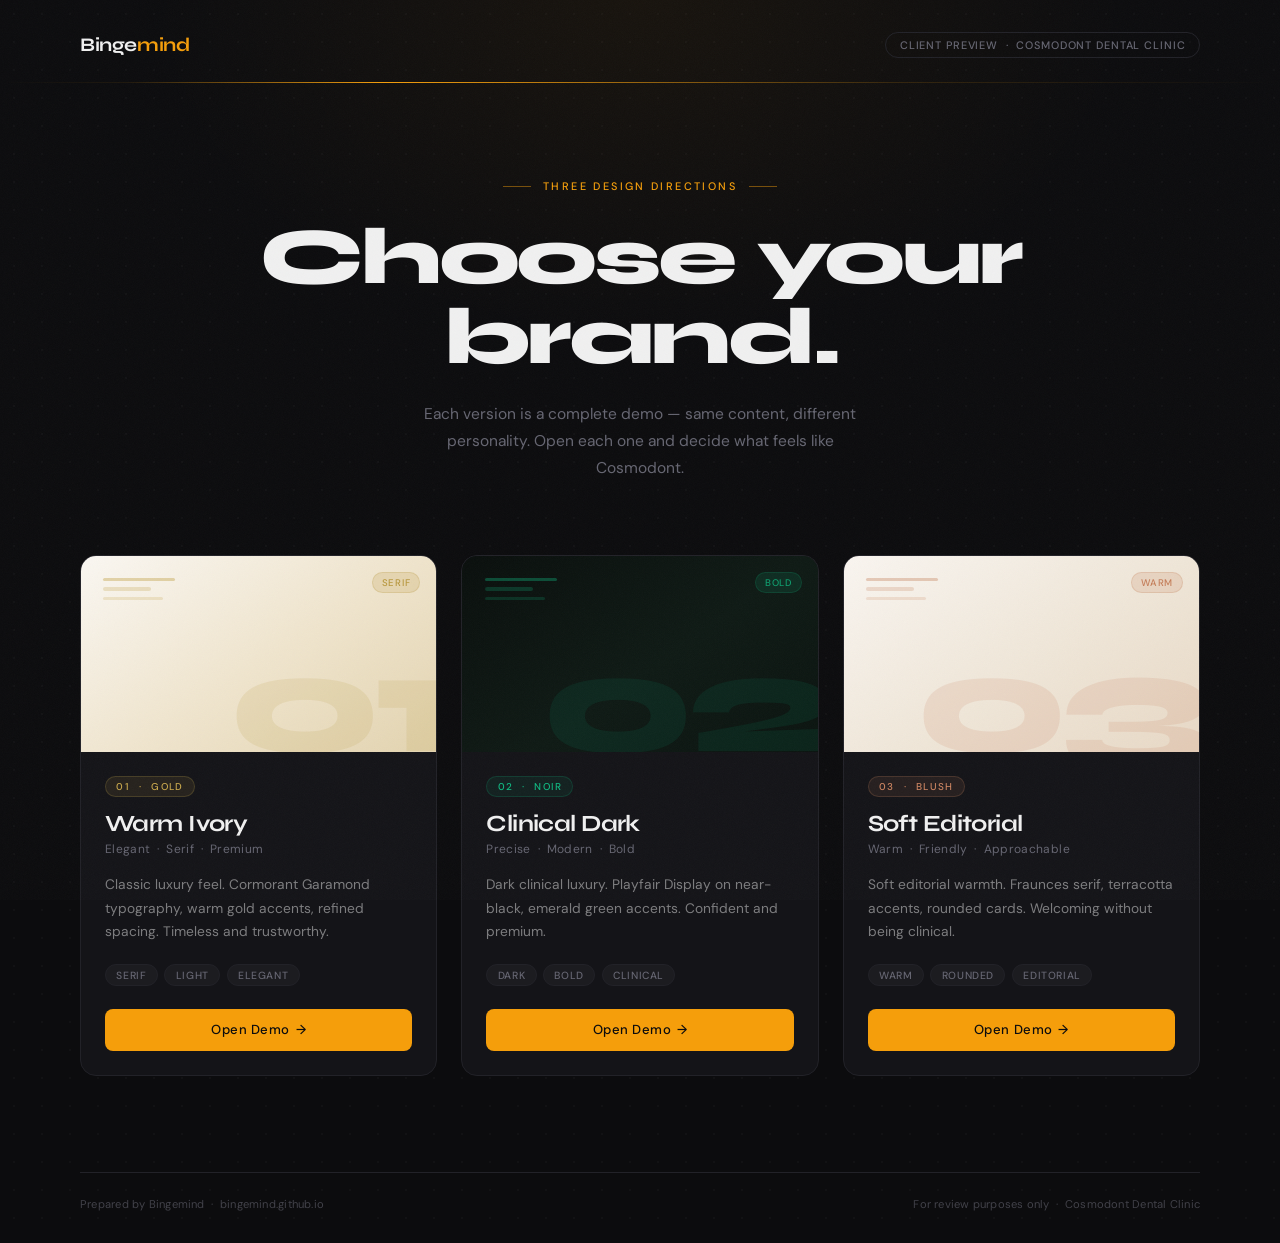
==== commit bb98c983: "Add launcher page, Theme 1 standalone file, and prototype disclaimers - Add index.html launcher (dar" ====
--- a/index.html
+++ b/index.html
@@ -3,418 +3,589 @@
 <head>
 <meta charset="UTF-8">
 <meta name="viewport" content="width=device-width, initial-scale=1.0">
-<meta name="description" content="Cosmodont Dental Clinic — Premium dental care in Gomti Nagar, Lucknow. ISO 9001:2015 certified. Lucknow's largest clear aligners provider. Painless dentistry, implants, cosmetic treatments.">
-<meta name="theme-color" content="#FAF7F2">
-<title>Cosmodont Dental Clinic | Where Smiles Are Crafted With Care</title>
-
-<!--
-╔══════════════════════════════════════════════════════════════════╗
-║            COSMODONT DENTAL CLINIC — index.html                  ║
-║                                                                  ║
-║  PROJECT FILE STRUCTURE                                          ║
-║  ├── index.html   ← page structure (this file)                   ║
-║  ├── style.css    ← all visual styling + CSS variables           ║
-║  ├── config.js    ← all clinic content (edit this for updates)   ║
-║  └── app.js       ← all interactivity (navbar, form, animations) ║
-║                                                                  ║
-║  DEVELOPER NOTES: How to update this site                        ║
-║                                                                  ║
-║  1. CONTENT CHANGES — Edit config.js only. Doctor names,         ║
-║     phone numbers, hours, services, testimonials — all live      ║
-║     there. No HTML or JS changes required.                       ║
-║                                                                  ║
-║  2. COLOUR / FONT CHANGES — Edit the :root {} block at the       ║
-║     top of style.css. Change --color-gold once and it updates    ║
-║     everywhere. Same for fonts, spacing, shadows.                ║
-║                                                                  ║
-║  3. LAYOUT / SECTION CHANGES — Edit index.html. Each section     ║
-║     is wrapped in a  ═══ SECTION: NAME ═══  comment for   ║
-║     easy navigation. Use Ctrl+F to jump to any section.          ║
-║                                                                  ║
-║  4. IMAGE REPLACEMENT — Find <div> tags with data-image-id="..."  ║
-║     Replace each div with an <img> tag pointing to the real      ║
-║     image file. The data-image-id tells you which image          ║
-║     goes where (e.g. data-image-id="doctor-utkarsh").            ║
-║                                                                  ║
-║  5. FORM INTEGRATION — Open config.js and find                   ║
-║     formSubmitHandler. Follow the OPTION A / B / C comments      ║
-║     to connect Formspree, Netlify, GrahakBot, or any backend.    ║
-╚══════════════════════════════════════════════════════════════════╝
--->
-
-<!-- Google Fonts: Cormorant Garamond (display) + DM Sans (body) -->
+<meta name="description" content="Cosmodont Dental Clinic — Design Direction Preview by Bingemind">
+<title>Cosmodont · Design Directions — Bingemind</title>
+
+<!-- Google Fonts: Syne (display) + DM Sans (body) -->
 <link rel="preconnect" href="https://fonts.googleapis.com">
 <link rel="preconnect" href="https://fonts.gstatic.com" crossorigin>
-<link href="https://fonts.googleapis.com/css2?family=Cormorant+Garamond:ital,wght@0,300;0,400;0,500;0,600;0,700;1,300;1,400;1,500;1,600&family=DM+Sans:opsz,wght@9..40,300;9..40,400;9..40,500;9..40,600&display=swap" rel="stylesheet">
-
-<!-- Stylesheet -->
-<link rel="stylesheet" href="style.css">
+<link href="https://fonts.googleapis.com/css2?family=Syne:wght@700;800&family=DM+Sans:opsz,wght@9..40,400;9..40,500&display=swap" rel="stylesheet">
+
+<style>
+
+/* ── Variables ────────────────────────────────────────────────── */
+:root {
+  --bg:      #0C0C0E;
+  --surface: #141418;
+  --border:  #222228;
+  --gold:    #F59E0B;
+  --text:    #F0F0F0;
+  --muted:   #666672;
+  --font-display: 'Syne', system-ui, sans-serif;
+  --font-body:    'DM Sans', system-ui, sans-serif;
+
+  /* Per-theme accent colors */
+  --c-gold:  #C9A84C;
+  --c-green: #10B981;
+  --c-terra: #CD8561;
+}
+
+/* ── Reset ────────────────────────────────────────────────────── */
+*, *::before, *::after { margin: 0; padding: 0; box-sizing: border-box; }
+html { font-size: 16px; }
+body {
+  font-family: var(--font-body);
+  background-color: var(--bg);
+  /* Subtle dot-grid texture */
+  background-image:
+    radial-gradient(ellipse 70% 50% at 50% 0%, rgba(245,158,11,0.05) 0%, transparent 55%),
+    radial-gradient(rgba(255,255,255,0.025) 1px, transparent 1px);
+  background-size: 100% 100%, 28px 28px;
+  color: var(--text);
+  min-height: 100vh;
+  -webkit-font-smoothing: antialiased;
+  -moz-osx-font-smoothing: grayscale;
+  overflow-x: hidden;
+}
+
+/* ── Grain overlay ────────────────────────────────────────────── */
+.grain {
+  position: fixed;
+  inset: 0;
+  pointer-events: none;
+  z-index: 9999;
+  opacity: 0.032;
+  background-image: url("data:image/svg+xml,%3Csvg xmlns='http://www.w3.org/2000/svg' width='300' height='300'%3E%3Cfilter id='n'%3E%3CfeTurbulence type='fractalNoise' baseFrequency='0.72' numOctaves='4' stitchTiles='stitch'/%3E%3C/filter%3E%3Crect width='300' height='300' filter='url(%23n)'/%3E%3C/svg%3E");
+  background-size: 180px 180px;
+}
+
+/* ── Layout wrapper ───────────────────────────────────────────── */
+.wrap {
+  max-width: 1200px;
+  margin: 0 auto;
+  padding: 0 2.5rem;
+}
+
+/* ── Header ───────────────────────────────────────────────────── */
+header { padding-top: 2rem; }
+.header-row {
+  display: flex;
+  align-items: center;
+  justify-content: space-between;
+  padding-bottom: 1.5rem;
+}
+.logo {
+  font-family: var(--font-display);
+  font-size: 1.2rem;
+  font-weight: 700;
+  letter-spacing: -0.02em;
+  user-select: none;
+}
+.logo-w { color: var(--text); }
+.logo-g { color: var(--gold); }
+
+.header-badge {
+  font-size: 0.68rem;
+  font-weight: 500;
+  letter-spacing: 0.08em;
+  text-transform: uppercase;
+  color: var(--muted);
+  padding: 0.3rem 0.85rem;
+  border: 1px solid var(--border);
+  border-radius: 999px;
+  white-space: nowrap;
+}
+
+/* Thin gold separator below header */
+.separator {
+  height: 1px;
+  /* Extend full viewport width while inside the constrained wrap */
+  margin-left: calc(-50vw + 50%);
+  margin-right: calc(-50vw + 50%);
+  background: linear-gradient(
+    to right,
+    transparent 0%,
+    rgba(245,158,11,0.08) 10%,
+    var(--gold) 30%,
+    rgba(245,158,11,0.15) 70%,
+    transparent 100%
+  );
+}
+
+/* ── Hero ─────────────────────────────────────────────────────── */
+.hero {
+  text-align: center;
+  padding: 5.5rem 0 4.5rem;
+  animation: fadeUp 0.8s cubic-bezier(0.4, 0, 0.2, 1) both;
+}
+.hero-label {
+  display: inline-flex;
+  align-items: center;
+  gap: 0.75rem;
+  font-size: 0.68rem;
+  font-weight: 500;
+  letter-spacing: 0.22em;
+  text-transform: uppercase;
+  color: var(--gold);
+  margin-bottom: 1.5rem;
+}
+.hero-label::before,
+.hero-label::after {
+  content: '';
+  display: block;
+  width: 28px;
+  height: 1px;
+  background: var(--gold);
+  opacity: 0.45;
+}
+.hero-headline {
+  font-family: var(--font-display);
+  font-size: clamp(2.8rem, 6.5vw, 5rem);
+  font-weight: 800;
+  color: var(--text);
+  line-height: 1.0;
+  letter-spacing: -0.04em;
+  margin-bottom: 1.5rem;
+}
+.hero-sub {
+  font-size: 0.97rem;
+  color: var(--muted);
+  max-width: 440px;
+  margin: 0 auto;
+  line-height: 1.75;
+}
+
+/* ── Cards grid ───────────────────────────────────────────────── */
+.cards {
+  display: grid;
+  grid-template-columns: repeat(3, 1fr);
+  gap: 1.5rem;
+  padding-bottom: 6rem;
+}
+
+/* ── Card ─────────────────────────────────────────────────────── */
+.card {
+  background: var(--surface);
+  border: 1px solid var(--border);
+  border-radius: 16px;
+  overflow: hidden;
+  display: flex;
+  flex-direction: column;
+  cursor: pointer;
+  transition:
+    transform  0.42s cubic-bezier(0.34, 1.42, 0.64, 1),
+    box-shadow 0.42s cubic-bezier(0.4, 0, 0.2, 1),
+    border-color 0.3s ease;
+  /* Staggered entrance */
+  opacity: 0;
+  animation: cardIn 0.65s cubic-bezier(0.4, 0, 0.2, 1) forwards;
+}
+.card:nth-child(1) { animation-delay: 0.15s; }
+.card:nth-child(2) { animation-delay: 0.28s; }
+.card:nth-child(3) { animation-delay: 0.41s; }
+
+/* Per-theme hover glow */
+.card-gold:hover {
+  transform: translateY(-11px);
+  box-shadow: 0 24px 64px rgba(201,168,76,0.16), 0 6px 20px rgba(0,0,0,0.35);
+  border-color: rgba(201,168,76,0.28);
+}
+.card-noir:hover {
+  transform: translateY(-11px);
+  box-shadow: 0 24px 64px rgba(16,185,129,0.13), 0 6px 20px rgba(0,0,0,0.35);
+  border-color: rgba(16,185,129,0.22);
+}
+.card-blush:hover {
+  transform: translateY(-11px);
+  box-shadow: 0 24px 64px rgba(205,133,97,0.16), 0 6px 20px rgba(0,0,0,0.35);
+  border-color: rgba(205,133,97,0.26);
+}
+
+/* ── Swatch ───────────────────────────────────────────────────── */
+.swatch {
+  height: 196px;
+  position: relative;
+  overflow: hidden;
+  flex-shrink: 0;
+  transition: filter 0.4s ease;
+}
+.card:hover .swatch { filter: brightness(1.07) saturate(1.05); }
+
+.swatch-gold  { background: linear-gradient(145deg, #FAF7F2 0%, #EFE4CC 55%, #E3D4B0 100%); }
+.swatch-noir  { background: linear-gradient(145deg, #0A0F0D 0%, #0F1A15 55%, #0B1410 100%); }
+.swatch-blush { background: linear-gradient(145deg, #F9F5F0 0%, #EFE6D8 55%, #E8D9C6 100%); }
+
+/* Large watermark number */
+.swatch-num {
+  position: absolute;
+  right: -0.05em;
+  bottom: -0.18em;
+  font-family: var(--font-display);
+  font-size: 9rem;
+  font-weight: 800;
+  line-height: 1;
+  letter-spacing: -0.05em;
+  user-select: none;
+  pointer-events: none;
+  transition: transform 0.4s ease;
+}
+.card:hover .swatch-num { transform: scale(1.04) translateY(-3px); }
+
+.swatch-gold  .swatch-num { color: rgba(180,145,50,0.13); }
+.swatch-noir  .swatch-num { color: rgba(16,185,129,0.09); }
+.swatch-blush .swatch-num { color: rgba(190,110,70,0.13); }
+
+/* Decorative mini UI bars (hint at the theme style) */
+.swatch-bars {
+  position: absolute;
+  top: 1.4rem;
+  left: 1.4rem;
+  display: flex;
+  flex-direction: column;
+  gap: 6px;
+}
+.bar {
+  height: 3.5px;
+  border-radius: 99px;
+  transition: width 0.35s ease, opacity 0.35s ease;
+}
+.swatch-gold  .bar { background: #B8922A; }
+.swatch-noir  .bar { background: #10B981; }
+.swatch-blush .bar { background: #C07850; }
+.bar-1 { width: 72px; opacity: 0.35; }
+.bar-2 { width: 48px; opacity: 0.22; }
+.bar-3 { width: 60px; opacity: 0.18; }
+.card:hover .bar-1 { width: 88px; opacity: 0.5; }
+.card:hover .bar-2 { width: 60px; opacity: 0.34; }
+.card:hover .bar-3 { width: 76px; opacity: 0.26; }
+
+/* Swatch type indicator (top-right corner) */
+.swatch-type-pill {
+  position: absolute;
+  top: 1rem;
+  right: 1rem;
+  font-size: 0.6rem;
+  font-weight: 500;
+  letter-spacing: 0.08em;
+  text-transform: uppercase;
+  padding: 0.2rem 0.55rem;
+  border-radius: 99px;
+  backdrop-filter: blur(8px);
+  -webkit-backdrop-filter: blur(8px);
+}
+.swatch-gold  .swatch-type-pill { background: rgba(180,145,50,0.18); color: rgba(180,145,50,0.9); border: 1px solid rgba(180,145,50,0.2); }
+.swatch-noir  .swatch-type-pill { background: rgba(16,185,129,0.12); color: rgba(16,185,129,0.8); border: 1px solid rgba(16,185,129,0.15); }
+.swatch-blush .swatch-type-pill { background: rgba(190,110,70,0.16); color: rgba(190,110,70,0.85); border: 1px solid rgba(190,110,70,0.18); }
+
+/* ── Card body ────────────────────────────────────────────────── */
+.card-body {
+  padding: 1.5rem 1.5rem 1.5rem;
+  display: flex;
+  flex-direction: column;
+  flex: 1;
+}
+
+.card-badge {
+  display: inline-flex;
+  align-items: center;
+  font-size: 0.62rem;
+  font-weight: 500;
+  letter-spacing: 0.14em;
+  text-transform: uppercase;
+  padding: 0.2rem 0.65rem;
+  border-radius: 999px;
+  margin-bottom: 0.9rem;
+  width: fit-content;
+}
+.badge-gold  { color: var(--c-gold);  background: rgba(201,168,76,0.1);  border: 1px solid rgba(201,168,76,0.2);  }
+.badge-noir  { color: var(--c-green); background: rgba(16,185,129,0.08); border: 1px solid rgba(16,185,129,0.18); }
+.badge-blush { color: var(--c-terra); background: rgba(205,133,97,0.1);  border: 1px solid rgba(205,133,97,0.2);  }
+
+.card-name {
+  font-family: var(--font-display);
+  font-size: 1.45rem;
+  font-weight: 700;
+  color: var(--text);
+  letter-spacing: -0.025em;
+  margin-bottom: 0.2rem;
+  line-height: 1.15;
+}
+.card-tagline {
+  font-size: 0.75rem;
+  color: var(--muted);
+  letter-spacing: 0.03em;
+  margin-bottom: 1rem;
+}
+.card-desc {
+  font-size: 0.86rem;
+  color: rgba(240,240,240,0.48);
+  line-height: 1.72;
+  margin-bottom: 1.25rem;
+  flex: 1;
+}
+.card-pills {
+  display: flex;
+  gap: 0.4rem;
+  flex-wrap: wrap;
+  margin-bottom: 1.4rem;
+}
+.pill {
+  font-size: 0.65rem;
+  font-weight: 500;
+  letter-spacing: 0.06em;
+  text-transform: uppercase;
+  padding: 0.22rem 0.65rem;
+  border-radius: 999px;
+  background: rgba(255,255,255,0.035);
+  border: 1px solid var(--border);
+  color: var(--muted);
+  transition: background 0.2s, color 0.2s, border-color 0.2s;
+}
+.card:hover .pill { background: rgba(255,255,255,0.06); color: rgba(240,240,240,0.7); }
+
+.card-cta {
+  display: flex;
+  align-items: center;
+  justify-content: center;
+  gap: 0.35rem;
+  padding: 0.78rem 1.25rem;
+  border-radius: 8px;
+  font-family: var(--font-body);
+  font-size: 0.82rem;
+  font-weight: 500;
+  letter-spacing: 0.04em;
+  background: var(--gold);
+  color: #0C0C0E;
+  border: none;
+  cursor: pointer;
+  transition: background 0.22s ease, color 0.22s ease, transform 0.22s ease;
+  text-decoration: none;
+  width: 100%;
+}
+.card-cta:hover {
+  background: var(--text);
+  color: #0C0C0E;
+  transform: translateY(-1px);
+}
+/* Arrow nudge on hover */
+.card-cta .arrow { display: inline-block; transition: transform 0.22s ease; }
+.card-cta:hover .arrow { transform: translateX(3px); }
+
+/* ── Footer ───────────────────────────────────────────────────── */
+footer {
+  border-top: 1px solid var(--border);
+  padding: 1.5rem 0 2rem;
+}
+.footer-row {
+  display: flex;
+  align-items: center;
+  justify-content: space-between;
+  flex-wrap: wrap;
+  gap: 0.5rem;
+}
+.foot-text {
+  font-size: 0.7rem;
+  color: rgba(102,102,114,0.6);
+  letter-spacing: 0.02em;
+}
+.foot-text a {
+  color: inherit;
+  text-decoration: none;
+  transition: color 0.2s;
+}
+.foot-text a:hover { color: var(--gold); }
+
+/* ── Animations ───────────────────────────────────────────────── */
+@keyframes fadeUp {
+  from { opacity: 0; transform: translateY(20px); }
+  to   { opacity: 1; transform: translateY(0); }
+}
+@keyframes cardIn {
+  from { opacity: 0; transform: translateY(28px); }
+  to   { opacity: 1; transform: translateY(0); }
+}
+
+/* ── Responsive ───────────────────────────────────────────────── */
+@media (max-width: 860px) {
+  .cards {
+    grid-template-columns: 1fr;
+    max-width: 440px;
+    margin: 0 auto;
+  }
+  .swatch { height: 160px; }
+  .swatch-num { font-size: 7rem; }
+}
+@media (max-width: 540px) {
+  .wrap { padding: 0 1.25rem; }
+  .hero { padding: 3.5rem 0 3rem; }
+  .header-badge { display: none; }
+  .hero-headline { letter-spacing: -0.03em; }
+}
+
+</style>
 </head>
-
 <body>
 
-<!-- ═══ SECTION: NAVBAR ═══ -->
-<nav class="navbar" id="navbar" aria-label="Main navigation">
-  <div class="container">
-    <div class="navbar-inner">
-      <a href="#home" class="navbar-logo" aria-label="Cosmodont Dental Clinic">
-        Cosmodont<span class="logo-dot">.</span>
-      </a>
-      <ul class="navbar-links" role="list">
-        <li><a href="#home" class="active">Home</a></li>
-        <li><a href="#services">Services</a></li>
-        <li><a href="#about">About</a></li>
-        <li><a href="#gallery">Smile Gallery</a></li>
-        <li><a href="#contact">Contact</a></li>
-      </ul>
-      <div class="navbar-book">
-        <a href="#contact" class="btn btn-gold">Book Appointment</a>
-      </div>
-      <button class="hamburger" id="hamburger" aria-label="Open menu" aria-expanded="false">
-        <span></span><span></span><span></span>
-      </button>
+<!-- Grain texture overlay -->
+<div class="grain" aria-hidden="true"></div>
+
+<div class="wrap">
+
+  <!-- ═══ HEADER ═══ -->
+  <header>
+    <div class="header-row">
+      <div class="logo" aria-label="Bingemind">
+        <span class="logo-w">Binge</span><span class="logo-g">mind</span>
+      </div>
+      <span class="header-badge">Client Preview &nbsp;·&nbsp; Cosmodont Dental Clinic</span>
     </div>
-  </div>
-</nav>
-
-<!-- Mobile Menu Overlay -->
-<nav class="mobile-nav" id="mobileNav" aria-label="Mobile navigation" aria-hidden="true">
-  <a href="#home"     onclick="closeMobileMenu()">Home</a>
-  <a href="#services" onclick="closeMobileMenu()">Services</a>
-  <a href="#about"    onclick="closeMobileMenu()">About</a>
-  <a href="#gallery"  onclick="closeMobileMenu()">Smile Gallery</a>
-  <a href="#contact"  onclick="closeMobileMenu()">Contact</a>
-  <a href="#contact" class="btn btn-gold" onclick="closeMobileMenu()">Book Appointment</a>
-  <span class="mobile-nav-iso">ISO 9001:2015 Certified</span>
-</nav>
-
-
-<!-- ═══ SECTION: HERO ═══ -->
-<section class="hero" id="home" aria-label="Hero">
-  <!-- Floating abstract dental shapes — purely decorative -->
-  <div class="hero-shapes" aria-hidden="true">
-    <!-- Stylised tooth outline -->
-    <svg class="hero-shape hs-1" viewBox="0 0 100 130" fill="none" xmlns="http://www.w3.org/2000/svg">
-      <path d="M50 8C28 8 12 24 12 44c0 12 4 22 10 30l8 50c1 5 4 8 8 8s6-3 7-6l5-20 5 20c1 3 3 6 7 6s7-3 8-8l8-50c6-8 10-18 10-30C88 24 72 8 50 8z" stroke="currentColor" stroke-width="2.5" stroke-linejoin="round"/>
-      <path d="M35 30 Q50 22 65 30" stroke="currentColor" stroke-width="2" stroke-linecap="round" opacity="0.6"/>
-    </svg>
-    <!-- Smile arc -->
-    <svg class="hero-shape hs-2" viewBox="0 0 120 65" fill="none">
-      <path d="M8 12 Q60 85 112 12" stroke="currentColor" stroke-width="3" stroke-linecap="round"/>
-      <circle cx="8"   cy="12" r="4" fill="currentColor" opacity="0.5"/>
-      <circle cx="112" cy="12" r="4" fill="currentColor" opacity="0.5"/>
-    </svg>
-    <!-- Small tooth -->
-    <svg class="hero-shape hs-3" viewBox="0 0 60 80" fill="none">
-      <path d="M30 5C18 5 8 14 8 26c0 7 2 13 6 18l5 30c1 3 3 4 5 4s3-2 4-4l2-10 2 10c1 2 2 4 4 4s4-1 5-4l5-30c4-5 6-11 6-18C52 14 42 5 30 5z" stroke="currentColor" stroke-width="2" stroke-linejoin="round"/>
-    </svg>
-    <!-- Large faint dashed arc -->
-    <svg class="hero-shape hs-4" viewBox="0 0 200 100" fill="none">
-      <path d="M10 80 Q100 -30 190 80" stroke="currentColor" stroke-width="2" stroke-linecap="round" stroke-dasharray="6 8"/>
-    </svg>
-    <!-- Dot cluster -->
-    <svg class="hero-shape hs-5" viewBox="0 0 50 50" fill="currentColor">
-      <circle cx="10" cy="10" r="5"/>
-      <circle cx="30" cy="10" r="3.5"/>
-      <circle cx="20" cy="28" r="4"/>
-      <circle cx="40" cy="32" r="2.5"/>
-    </svg>
-  </div>
-
-  <div class="container">
-    <div class="hero-content">
-      <p class="hero-eyebrow" id="heroEyebrow">Gomti Nagar, Lucknow &nbsp;·&nbsp; ISO 9001:2015 Certified</p>
-      <h1 class="hero-headline">
-        <span class="hero-line-1" id="heroLine1">Your Smile.</span>
-        <span class="hero-line-2" id="heroLine2">Our <em>Life's Work.</em></span>
-      </h1>
-      <p class="hero-subtext" id="heroSubtext">
-        Lucknow's most trusted dental clinic — ISO certified, painless, and built entirely around you.
-      </p>
-      <div class="hero-ctas" id="heroCtas">
-        <a href="#contact" class="btn btn-gold">Book a Consultation</a>
-        <a href="#gallery" class="btn btn-outline-dark">View Our Work</a>
-      </div>
-      <div class="trust-bar" id="trustBar">
-        <span class="trust-chip"><span class="trust-chip-icon">⭐</span>5-Star Rated</span>
-        <span class="trust-chip"><span class="trust-chip-icon">🏅</span>ISO 9001:2015</span>
-        <span class="trust-chip"><span class="trust-chip-icon">🦷</span>Largest Aligner Provider in UP</span>
-        <span class="trust-chip"><span class="trust-chip-icon">😊</span>100+ Happy Patients</span>
-      </div>
-    </div>
-  </div>
-</section>
-
-
-<!-- ═══ SECTION: WHY COSMODONT ═══ -->
-<section class="why-section section" id="about" aria-labelledby="whyHeading">
-  <div class="container">
-    <div class="section-header reveal">
-      <span class="section-tag">The Cosmodont Difference</span>
-      <h2 class="display-lg" id="whyHeading">A dental clinic that feels<br>nothing like one.</h2>
-    </div>
-    <div class="why-grid">
-      <div class="why-card reveal reveal-d1">
-        <div class="why-icon">🏛️</div>
-        <h3 class="why-title">Café-Like Waiting Area</h3>
-        <p class="why-text">Arrive early on purpose. Free WiFi, comfortable seating, and none of that sterile waiting-room anxiety that makes your heart race before you even sit down.</p>
-      </div>
-      <div class="why-card reveal reveal-d2">
-        <div class="why-icon">🧪</div>
-        <h3 class="why-title">ISO Certified Hygiene</h3>
-        <p class="why-text">Strict 3-month audits. A dedicated sterilization protocol. Every instrument, every time — because your safety isn't something we treat as optional.</p>
-      </div>
-      <div class="why-card reveal reveal-d3">
-        <div class="why-icon">👨‍⚕️</div>
-        <h3 class="why-title">Doctors Who Don't Oversell</h3>
-        <p class="why-text">We explain everything upfront. We recommend only what you actually need. Your trust matters more to us than a bigger bill — and our patients notice.</p>
-      </div>
-      <div class="why-card reveal reveal-d4">
-        <div class="why-icon">📅</div>
-        <h3 class="why-title">Appointments That Run On Time</h3>
-        <p class="why-text">Your time is respected here. Separate areas for waiting, consultation, and surgery mean you're never stuck wondering when your turn will come.</p>
-      </div>
-    </div>
-
-    <!-- Inline pull-quote from a real patient -->
-    <blockquote class="reveal" style="margin-top:3rem; padding:1.75rem 2rem; background:var(--color-card-bg); border-radius:var(--radius-md); border-left:3px solid var(--color-gold); max-width:680px;">
-      <p style="font-family:var(--font-display); font-size:1.15rem; font-style:italic; color:var(--color-text); line-height:1.7;">"Cosmodont is my go-to clinic for any minor to major dental emergency. Doctors here provide the kind of assurance that every patient needs."</p>
-      <footer style="margin-top:0.75rem; font-size:0.8rem; color:var(--color-text-muted); font-weight:500;">— Zapan Chawla &nbsp;·&nbsp; <span style="color:var(--color-gold);">★★★★★</span> Google Review</footer>
-    </blockquote>
-  </div>
-</section>
-
-
-<!-- ═══ SECTION: SERVICES ═══ -->
-<section class="services-section section" id="services" aria-labelledby="servicesHeading">
-  <div class="container">
-    <div class="section-header center reveal">
-      <span class="section-tag">What We Specialise In</span>
-      <h2 class="display-lg" id="servicesHeading">Every smile is different.<br>Every treatment is personal.</h2>
-    </div>
-    <!-- Populated dynamically from CONFIG.services in app.js -->
-    <div class="services-grid" id="servicesGrid"></div>
-    <p class="services-bottom-cta reveal">
-      Not sure what you need? <a href="#contact">Book a free consultation →</a>
+  </header>
+  <div class="separator"></div>
+
+  <!-- ═══ HERO ═══ -->
+  <div class="hero">
+    <div class="hero-label">Three Design Directions</div>
+    <h1 class="hero-headline">Choose your brand.</h1>
+    <p class="hero-sub">
+      Each version is a complete demo — same content, different personality.
+      Open each one and decide what feels like Cosmodont.
     </p>
   </div>
-</section>
-
-
-<!-- ═══ SECTION: DOCTORS ═══ -->
-<section class="doctors-section section" aria-labelledby="doctorsHeading">
-  <div class="container">
-    <div class="section-header center reveal">
-      <span class="section-tag">The Hands Behind Your Smile</span>
-      <h2 class="display-lg" id="doctorsHeading">You're not just a patient here.</h2>
+
+  <!-- ═══ CARDS ═══ -->
+  <div class="cards">
+
+    <!-- Card 1 · Warm Ivory / Gold -->
+    <div class="card card-gold"
+         onclick="window.open('cosmodont-index.html','_blank')"
+         role="button"
+         tabindex="0"
+         aria-label="Open Warm Ivory demo"
+         onkeydown="if(event.key==='Enter')window.open('cosmodont-index.html','_blank')">
+      <div class="swatch swatch-gold">
+        <div class="swatch-bars" aria-hidden="true">
+          <div class="bar bar-1"></div>
+          <div class="bar bar-2"></div>
+          <div class="bar bar-3"></div>
+        </div>
+        <span class="swatch-type-pill">Serif</span>
+        <span class="swatch-num" aria-hidden="true">01</span>
+      </div>
+      <div class="card-body">
+        <span class="card-badge badge-gold">01 &nbsp;·&nbsp; Gold</span>
+        <h2 class="card-name">Warm Ivory</h2>
+        <p class="card-tagline">Elegant &nbsp;·&nbsp; Serif &nbsp;·&nbsp; Premium</p>
+        <p class="card-desc">
+          Classic luxury feel. Cormorant Garamond typography,
+          warm gold accents, refined spacing. Timeless and trustworthy.
+        </p>
+        <div class="card-pills">
+          <span class="pill">Serif</span>
+          <span class="pill">Light</span>
+          <span class="pill">Elegant</span>
+        </div>
+        <a href="cosmodont-index.html"
+           target="_blank"
+           rel="noopener"
+           class="card-cta"
+           onclick="event.stopPropagation()">
+          Open Demo <span class="arrow">→</span>
+        </a>
+      </div>
     </div>
-    <!-- Populated dynamically from CONFIG.doctors in app.js -->
-    <div class="doctors-grid" id="doctorsGrid"></div>
-  </div>
-</section>
-
-
-<!-- ═══ SECTION: TESTIMONIALS ═══ -->
-<section class="testimonials-section" aria-labelledby="testimonialHeading">
-  <div class="container">
-    <div class="section-header reveal">
-      <span class="section-tag">In Their Own Words</span>
-      <h2 class="display-lg" id="testimonialHeading">What our patients<br>actually say.</h2>
-      <div class="testimonials-meta">
-        <span class="stars-inline">★★★★★</span>
-        <span>5-Star rated on Google &nbsp;·&nbsp; 100+ reviews</span>
+
+    <!-- Card 2 · Clinical Dark / Noir -->
+    <div class="card card-noir"
+         onclick="window.open('cosmodont-theme2.html','_blank')"
+         role="button"
+         tabindex="0"
+         aria-label="Open Clinical Dark demo"
+         onkeydown="if(event.key==='Enter')window.open('cosmodont-theme2.html','_blank')">
+      <div class="swatch swatch-noir">
+        <div class="swatch-bars" aria-hidden="true">
+          <div class="bar bar-1"></div>
+          <div class="bar bar-2"></div>
+          <div class="bar bar-3"></div>
+        </div>
+        <span class="swatch-type-pill">Bold</span>
+        <span class="swatch-num" aria-hidden="true">02</span>
+      </div>
+      <div class="card-body">
+        <span class="card-badge badge-noir">02 &nbsp;·&nbsp; Noir</span>
+        <h2 class="card-name">Clinical Dark</h2>
+        <p class="card-tagline">Precise &nbsp;·&nbsp; Modern &nbsp;·&nbsp; Bold</p>
+        <p class="card-desc">
+          Dark clinical luxury. Playfair Display on near-black,
+          emerald green accents. Confident and premium.
+        </p>
+        <div class="card-pills">
+          <span class="pill">Dark</span>
+          <span class="pill">Bold</span>
+          <span class="pill">Clinical</span>
+        </div>
+        <a href="cosmodont-theme2.html"
+           target="_blank"
+           rel="noopener"
+           class="card-cta"
+           onclick="event.stopPropagation()">
+          Open Demo <span class="arrow">→</span>
+        </a>
       </div>
     </div>
-    <!-- Populated dynamically from CONFIG.testimonials in app.js -->
-    <div class="testimonials-grid" id="testimonialsGrid"></div>
-  </div>
-</section>
-
-
-<!-- ═══ SECTION: SMILE GALLERY ═══ -->
-<section class="gallery-section section" id="gallery" aria-labelledby="galleryHeading">
-  <div class="container">
-    <div class="section-header center reveal">
-      <span class="section-tag">Before &amp; After</span>
-      <h2 class="display-lg" id="galleryHeading">Real patients. Real results.</h2>
-      <p class="section-subtext">Every transformation starts with one conversation.</p>
+
+    <!-- Card 3 · Soft Editorial / Blush -->
+    <div class="card card-blush"
+         onclick="window.open('cosmodont-theme3.html','_blank')"
+         role="button"
+         tabindex="0"
+         aria-label="Open Soft Editorial demo"
+         onkeydown="if(event.key==='Enter')window.open('cosmodont-theme3.html','_blank')">
+      <div class="swatch swatch-blush">
+        <div class="swatch-bars" aria-hidden="true">
+          <div class="bar bar-1"></div>
+          <div class="bar bar-2"></div>
+          <div class="bar bar-3"></div>
+        </div>
+        <span class="swatch-type-pill">Warm</span>
+        <span class="swatch-num" aria-hidden="true">03</span>
+      </div>
+      <div class="card-body">
+        <span class="card-badge badge-blush">03 &nbsp;·&nbsp; Blush</span>
+        <h2 class="card-name">Soft Editorial</h2>
+        <p class="card-tagline">Warm &nbsp;·&nbsp; Friendly &nbsp;·&nbsp; Approachable</p>
+        <p class="card-desc">
+          Soft editorial warmth. Fraunces serif, terracotta accents,
+          rounded cards. Welcoming without being clinical.
+        </p>
+        <div class="card-pills">
+          <span class="pill">Warm</span>
+          <span class="pill">Rounded</span>
+          <span class="pill">Editorial</span>
+        </div>
+        <a href="cosmodont-theme3.html"
+           target="_blank"
+           rel="noopener"
+           class="card-cta"
+           onclick="event.stopPropagation()">
+          Open Demo <span class="arrow">→</span>
+        </a>
+      </div>
     </div>
-    <!-- Populated dynamically from CONFIG.gallery in app.js -->
-    <div class="gallery-grid" id="galleryGrid"></div>
-    <p class="gallery-notice">Patient consent obtained for all images displayed.</p>
-    <div class="gallery-cta reveal">
-      <a href="https://instagram.com" target="_blank" rel="noopener" class="btn btn-outline-dark">
-        See More Transformations on Instagram →
-      </a>
+
+  </div><!-- /cards -->
+
+  <!-- ═══ FOOTER ═══ -->
+  <footer>
+    <div class="footer-row">
+      <p class="foot-text">
+        Prepared by <a href="https://bingemind.github.io" target="_blank" rel="noopener">Bingemind</a>
+        &nbsp;·&nbsp; bingemind.github.io
+      </p>
+      <p class="foot-text">For review purposes only &nbsp;·&nbsp; Cosmodont Dental Clinic</p>
     </div>
-  </div>
-</section>
-
-
-<!-- ═══ SECTION: CREDENTIALS / TRUST BAR ═══ -->
-<section class="credentials-section" aria-label="Trust credentials">
-  <div class="container">
-    <!-- Populated dynamically from CONFIG.credentials in app.js -->
-    <div class="credentials-row" id="credentialsRow"></div>
-  </div>
-</section>
-
-
-<!-- ═══ SECTION: FINANCING ═══ -->
-<section class="financing-section section" aria-labelledby="financingHeading">
-  <div class="container">
-    <div class="financing-grid">
-      <div>
-        <div class="reveal">
-          <span class="section-tag">No Reason to Wait</span>
-          <h2 class="display-lg" id="financingHeading">Your dream smile shouldn't be a financial decision.</h2>
-        </div>
-        <!-- Populated from CONFIG.financing.items in app.js -->
-        <div class="financing-list" id="financingList"></div>
-      </div>
-      <div class="financing-right reveal reveal-d2">
-        <h3 class="financing-right-title">Our Financing Partners</h3>
-        <!-- Populated from CONFIG.financing.partners in app.js -->
-        <div class="partner-logos" id="partnerLogos"></div>
-        <p class="insurance-label">Insurance Accepted</p>
-        <!-- Populated from CONFIG.financing.insurance in app.js -->
-        <div class="insurance-tags" id="insuranceTags"></div>
-      </div>
-    </div>
-  </div>
-</section>
-
-
-<!-- ═══ SECTION: BOOK APPOINTMENT ═══ -->
-<section class="book-section" id="contact" aria-labelledby="bookHeading">
-  <div class="book-inner">
-    <h2 class="book-headline reveal" id="bookHeading">Ready for a smile<br>you're proud of?</h2>
-    <p class="book-subtext reveal reveal-d1">Free consultation. No pressure. Just a conversation.</p>
-
-    <!--
-      FORM: The submit action is handled by CONFIG.formSubmitHandler in config.js.
-      To change how submissions are processed (WhatsApp, Formspree, GrahakBot),
-      edit that function — no changes needed here.
-    -->
-    <form class="book-form reveal reveal-d2" id="bookForm" action="" novalidate>
-      <div class="form-group">
-        <label class="form-label" for="fname">Your Name</label>
-        <input class="form-input" type="text" id="fname" name="name"
-               placeholder="e.g. Ritu Sharma" required autocomplete="given-name">
-      </div>
-      <div class="form-group">
-        <label class="form-label" for="fphone">Phone Number</label>
-        <input class="form-input" type="tel" id="fphone" name="phone"
-               placeholder="+91 98765 43210" required autocomplete="tel">
-      </div>
-      <div class="form-group span-full">
-        <label class="form-label" for="fservice">Preferred Service</label>
-        <select class="form-select" id="fservice" name="service" required>
-          <option value="" disabled selected>Select a service…</option>
-          <option value="Clear Aligners">Clear Aligners</option>
-          <option value="Dental Implants">Dental Implants</option>
-          <option value="Crowns &amp; Caps">Crowns &amp; Caps</option>
-          <option value="Orthodontics">Orthodontics</option>
-          <option value="General Checkup">General Checkup</option>
-          <option value="Other">Other</option>
-        </select>
-      </div>
-      <button type="submit" class="form-submit">Request My Free Consultation →</button>
-    </form>
-
-    <div class="book-divider reveal reveal-d3"><span>or call us directly</span></div>
-    <!-- Populated from CONFIG.clinic.phones in app.js -->
-    <div class="book-phones reveal reveal-d4" id="bookPhones"></div>
-  </div>
-</section>
-
-
-<!-- ═══ SECTION: FOOTER ═══ -->
-<footer class="footer" aria-label="Site footer">
-  <div class="container">
-    <div class="footer-grid">
-
-      <!-- Col 1: Brand -->
-      <div>
-        <div class="footer-logo-wrap">
-          <a href="#home" class="footer-logo">Cosmodont<span class="logo-dot">.</span></a>
-        </div>
-        <p class="footer-tagline">"Where Smiles Are Crafted With Care"</p>
-        <div class="footer-socials">
-          <a href="https://instagram.com" target="_blank" rel="noopener"
-             class="footer-social-link" aria-label="Instagram">In</a>
-          <a href="https://facebook.com" target="_blank" rel="noopener"
-             class="footer-social-link" aria-label="Facebook">Fb</a>
-        </div>
-      </div>
-
-      <!-- Col 2: Quick Links -->
-      <div>
-        <p class="footer-col-title">Quick Links</p>
-        <ul class="footer-links">
-          <li><a href="#home">Home</a></li>
-          <li><a href="#services">Services</a></li>
-          <li><a href="#about">About Us</a></li>
-          <li><a href="#gallery">Smile Gallery</a></li>
-          <li><a href="#contact">Book Appointment</a></li>
-        </ul>
-      </div>
-
-      <!-- Col 3: Services — populated from CONFIG.services in app.js -->
-      <div>
-        <p class="footer-col-title">Services</p>
-        <ul class="footer-links" id="footerServices"></ul>
-      </div>
-
-      <!-- Col 4: Hours + Contact -->
-      <div>
-        <p class="footer-col-title">Clinic Hours</p>
-        <div class="footer-hours" style="margin-bottom:1.5rem;">
-          <div class="footer-hour-row">
-            <span class="footer-hour-day">Mon – Thu</span>
-            <span>11:00 AM – 9:00 PM</span>
-          </div>
-          <div class="footer-hour-row">
-            <span class="footer-hour-day">Fri – Sun</span>
-            <span>By Appointment</span>
-          </div>
-        </div>
-        <p class="footer-col-title">Contact</p>
-        <!-- Populated from CONFIG.clinic in app.js -->
-        <div class="footer-contacts" id="footerContact"></div>
-      </div>
-
-    </div>
-
-    <div class="footer-bottom">
-      <p class="footer-copy">
-        © 2025 Cosmodont Dental Clinic, Lucknow.
-        Website by <a href="#" target="_blank" rel="noopener">Bingemind</a>.
-      </p>
-      <span class="footer-iso">ISO 9001:2015 CERTIFIED</span>
-    </div>
-  </div>
-</footer>
-
-
-<!-- ═══ WHATSAPP FLOATING BUTTON ═══ -->
-<!-- DEVELOPER: Replace this href with your GrahakBot widget trigger URL
-     when integrating automated chat. The wa.me link is a direct fallback. -->
-<a class="whatsapp-fab"
-   href="https://wa.me/917992074028?text=Hello%2C%20I%27d%20like%20to%20book%20a%20consultation%20at%20Cosmodont%20Dental%20Clinic."
-   target="_blank"
-   rel="noopener"
-   aria-label="Chat on WhatsApp">
-  <span class="whatsapp-tooltip">Chat with us</span>
-  <svg viewBox="0 0 24 24" xmlns="http://www.w3.org/2000/svg">
-    <path d="M17.472 14.382c-.297-.149-1.758-.867-2.03-.967-.273-.099-.471-.148-.67.15-.197.297-.767.966-.94 1.164-.173.199-.347.223-.644.075-.297-.15-1.255-.463-2.39-1.475-.883-.788-1.48-1.761-1.653-2.059-.173-.297-.018-.458.13-.606.134-.133.298-.347.446-.52.149-.174.198-.298.298-.497.099-.198.05-.371-.025-.52-.075-.149-.669-1.612-.916-2.207-.242-.579-.487-.5-.669-.51-.173-.008-.371-.01-.57-.01-.198 0-.52.074-.792.372-.272.297-1.04 1.016-1.04 2.479 0 1.462 1.065 2.875 1.213 3.074.149.198 2.096 3.2 5.077 4.487.709.306 1.262.489 1.694.625.712.227 1.36.195 1.871.118.571-.085 1.758-.719 2.006-1.413.248-.694.248-1.289.173-1.413-.074-.124-.272-.198-.57-.347m-5.421 7.403h-.004a9.87 9.87 0 01-5.031-1.378l-.361-.214-3.741.982.998-3.648-.235-.374a9.86 9.86 0 01-1.51-5.26c.001-5.45 4.436-9.884 9.888-9.884 2.64 0 5.122 1.03 6.988 2.898a9.825 9.825 0 012.893 6.994c-.003 5.45-4.437 9.884-9.885 9.884m8.413-18.297A11.815 11.815 0 0012.05 0C5.495 0 .16 5.335.157 11.892c0 2.096.547 4.142 1.588 5.945L.057 24l6.305-1.654a11.882 11.882 0 005.683 1.448h.005c6.554 0 11.89-5.335 11.893-11.893a11.821 11.821 0 00-3.48-8.413z"/>
-  </svg>
-</a>
-
-
-<!-- Scripts — config.js must load before app.js -->
-<script src="config.js"></script>
-<script src="app.js"></script>
+  </footer>
+
+</div><!-- /wrap -->
 
 </body>
 </html>
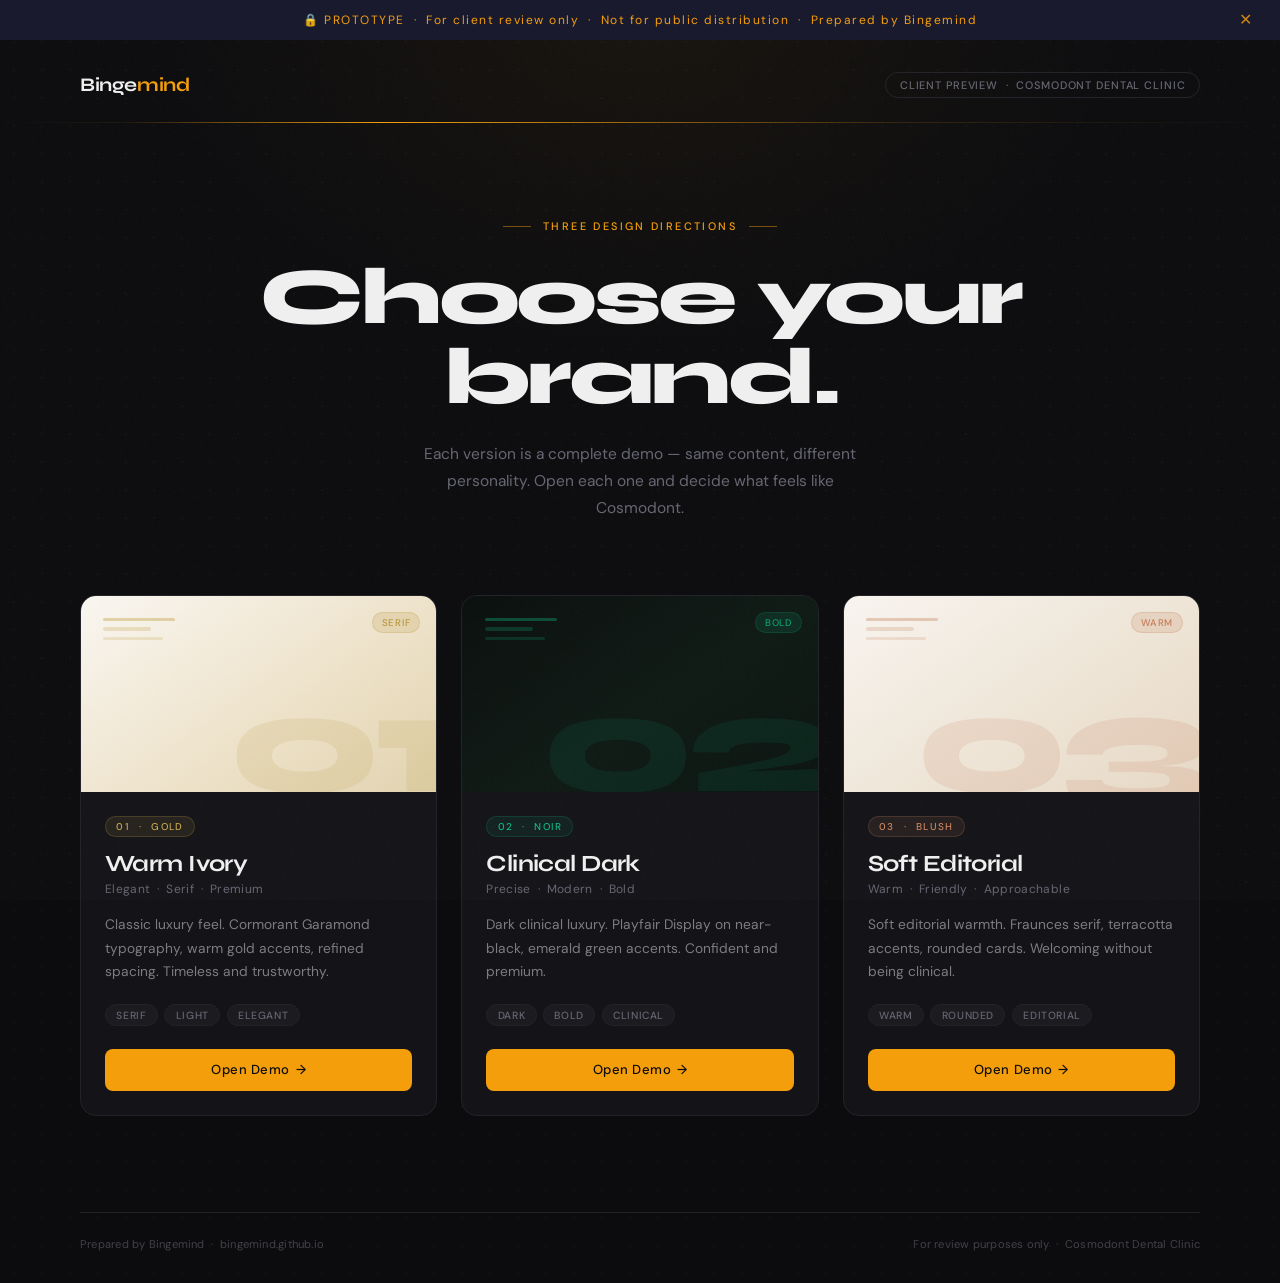
==== commit cdc783e3: "Add prototype disclaimer banner to launcher page Same fixed dismissible banner (40px, #1A1A2E bg, go" ====
--- a/index.html
+++ b/index.html
@@ -395,6 +395,42 @@
 }
 .foot-text a:hover { color: var(--gold); }
 
+/* ── Prototype banner ─────────────────────────────────────────── */
+#proto-banner {
+  position: fixed;
+  top: 0; left: 0; right: 0;
+  z-index: 10000;
+  height: 40px;
+  background: #1A1A2E;
+  display: flex;
+  align-items: center;
+  justify-content: center;
+  font-family: 'DM Sans', system-ui, sans-serif;
+  font-size: 12px;
+  letter-spacing: 1.5px;
+  color: #F59E0B;
+  transition: transform 0.35s ease, opacity 0.35s ease;
+}
+#proto-banner.dismissed {
+  transform: translateY(-100%);
+  opacity: 0;
+  pointer-events: none;
+}
+#proto-banner-close {
+  position: absolute;
+  right: 20px;
+  background: none;
+  border: none;
+  color: #F59E0B;
+  font-size: 16px;
+  cursor: pointer;
+  line-height: 1;
+  padding: 4px 8px;
+  opacity: 0.8;
+}
+#proto-banner-close:hover { opacity: 1; }
+body { padding-top: 40px; transition: padding-top 0.35s ease; }
+
 /* ── Animations ───────────────────────────────────────────────── */
 @keyframes fadeUp {
   from { opacity: 0; transform: translateY(20px); }
@@ -420,11 +456,17 @@
   .hero { padding: 3.5rem 0 3rem; }
   .header-badge { display: none; }
   .hero-headline { letter-spacing: -0.03em; }
+  #proto-banner { font-size: 10px; letter-spacing: 0.5px; padding: 0 40px 0 10px; }
 }
 
 </style>
 </head>
 <body>
+
+<div id="proto-banner">
+  🔒 PROTOTYPE &nbsp;·&nbsp; For client review only &nbsp;·&nbsp; Not for public distribution &nbsp;·&nbsp; Prepared by Bingemind
+  <button id="proto-banner-close" aria-label="Dismiss banner" onclick="dismissProtoBanner()">✕</button>
+</div>
 
 <!-- Grain texture overlay -->
 <div class="grain" aria-hidden="true"></div>
@@ -587,5 +629,12 @@
 
 </div><!-- /wrap -->
 
+
+<script>
+function dismissProtoBanner() {
+  document.getElementById('proto-banner').classList.add('dismissed');
+  document.body.style.paddingTop = '0';
+}
+</script>
 </body>
 </html>
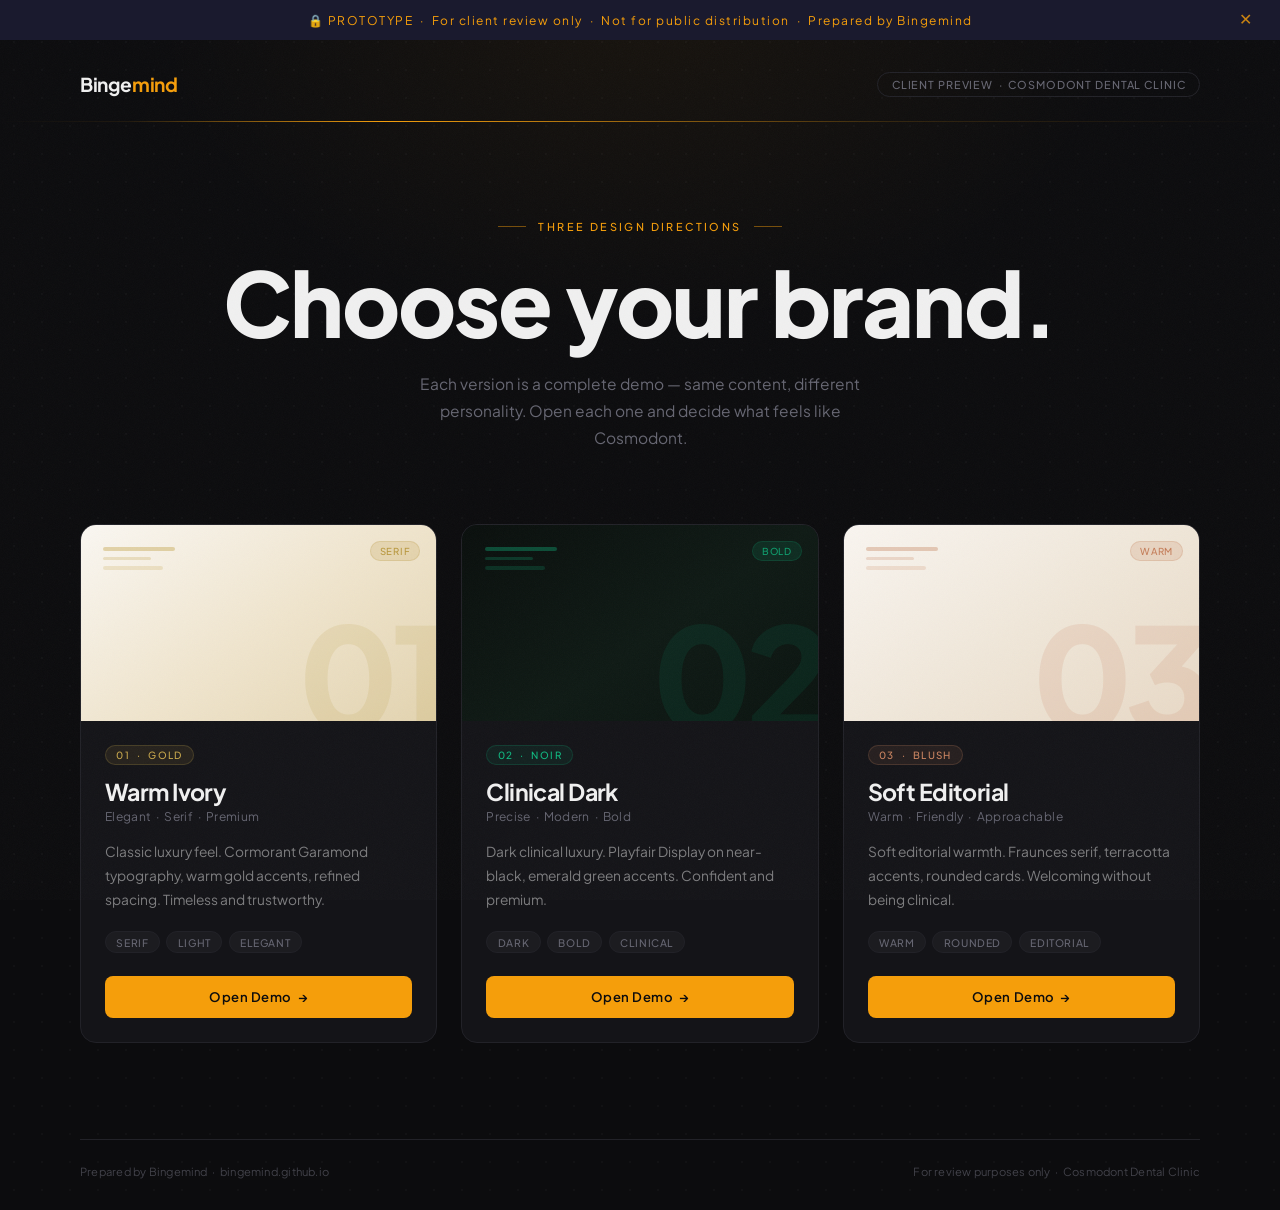
==== commit 3eab7eaf: "Add gradient orbs to hero and update launcher font to Plus Jakarta Sans - Add two ambient gradient o" ====
--- a/index.html
+++ b/index.html
@@ -6,10 +6,10 @@
 <meta name="description" content="Cosmodont Dental Clinic — Design Direction Preview by Bingemind">
 <title>Cosmodont · Design Directions — Bingemind</title>
 
-<!-- Google Fonts: Syne (display) + DM Sans (body) -->
+<!-- Google Fonts: Plus Jakarta Sans -->
 <link rel="preconnect" href="https://fonts.googleapis.com">
 <link rel="preconnect" href="https://fonts.gstatic.com" crossorigin>
-<link href="https://fonts.googleapis.com/css2?family=Syne:wght@700;800&family=DM+Sans:opsz,wght@9..40,400;9..40,500&display=swap" rel="stylesheet">
+<link href="https://fonts.googleapis.com/css2?family=Plus+Jakarta+Sans:wght@400;500;600;700;800&display=swap" rel="stylesheet">
 
 <style>
 
@@ -21,8 +21,8 @@
   --gold:    #F59E0B;
   --text:    #F0F0F0;
   --muted:   #666672;
-  --font-display: 'Syne', system-ui, sans-serif;
-  --font-body:    'DM Sans', system-ui, sans-serif;
+  --font-display: 'Plus Jakarta Sans', sans-serif;
+  --font-body:    'Plus Jakarta Sans', sans-serif;
 
   /* Per-theme accent colors */
   --c-gold:  #C9A84C;
@@ -140,11 +140,11 @@
 }
 .hero-headline {
   font-family: var(--font-display);
-  font-size: clamp(2.8rem, 6.5vw, 5rem);
+  font-size: clamp(48px, 7vw, 96px);
   font-weight: 800;
   color: var(--text);
   line-height: 1.0;
-  letter-spacing: -0.04em;
+  letter-spacing: -2px;
   margin-bottom: 1.5rem;
 }
 .hero-sub {
@@ -352,7 +352,7 @@
   border-radius: 8px;
   font-family: var(--font-body);
   font-size: 0.82rem;
-  font-weight: 500;
+  font-weight: 600;
   letter-spacing: 0.04em;
   background: var(--gold);
   color: #0C0C0E;
@@ -405,7 +405,7 @@
   display: flex;
   align-items: center;
   justify-content: center;
-  font-family: 'DM Sans', system-ui, sans-serif;
+  font-family: 'Plus Jakarta Sans', sans-serif;
   font-size: 12px;
   letter-spacing: 1.5px;
   color: #F59E0B;
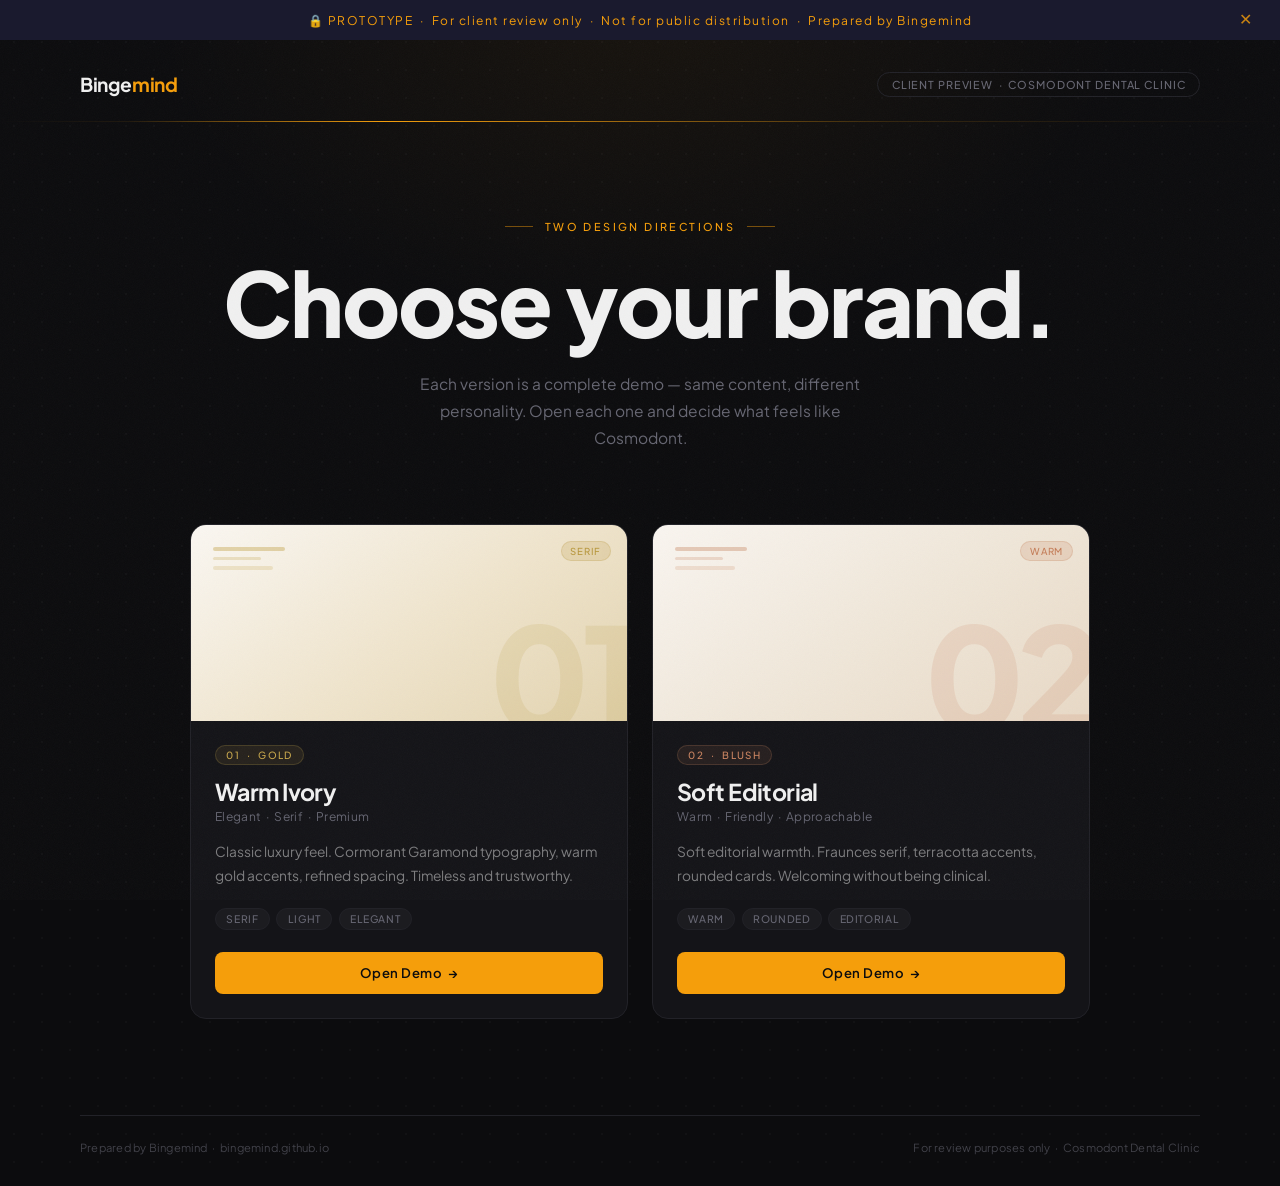
==== commit 23f3a5d7: "Add doctor/clinic photos, redesign booking section, and polish all themes - Add real photos: doctor " ====
--- a/index.html
+++ b/index.html
@@ -158,9 +158,12 @@
 /* ── Cards grid ───────────────────────────────────────────────── */
 .cards {
   display: grid;
-  grid-template-columns: repeat(3, 1fr);
+  grid-template-columns: repeat(2, 1fr);
   gap: 1.5rem;
   padding-bottom: 6rem;
+  max-width: 900px;
+  margin-left: auto;
+  margin-right: auto;
 }
 
 /* ── Card ─────────────────────────────────────────────────────── */
@@ -182,7 +185,6 @@
 }
 .card:nth-child(1) { animation-delay: 0.15s; }
 .card:nth-child(2) { animation-delay: 0.28s; }
-.card:nth-child(3) { animation-delay: 0.41s; }
 
 /* Per-theme hover glow */
 .card-gold:hover {
@@ -442,11 +444,10 @@
 }
 
 /* ── Responsive ───────────────────────────────────────────────── */
-@media (max-width: 860px) {
+@media (max-width: 600px) {
   .cards {
     grid-template-columns: 1fr;
-    max-width: 440px;
-    margin: 0 auto;
+    max-width: 480px;
   }
   .swatch { height: 160px; }
   .swatch-num { font-size: 7rem; }
@@ -486,7 +487,7 @@
 
   <!-- ═══ HERO ═══ -->
   <div class="hero">
-    <div class="hero-label">Three Design Directions</div>
+    <div class="hero-label">Two Design Directions</div>
     <h1 class="hero-headline">Choose your brand.</h1>
     <p class="hero-sub">
       Each version is a complete demo — same content, different personality.
@@ -537,7 +538,7 @@
     </div>
 
     <!-- Card 2 · Clinical Dark / Noir -->
-    <div class="card card-noir"
+    <!-- <div class="card card-noir"
          onclick="window.open('cosmodont-theme2.html','_blank')"
          role="button"
          tabindex="0"
@@ -573,7 +574,7 @@
           Open Demo <span class="arrow">→</span>
         </a>
       </div>
-    </div>
+    </div> -->
 
     <!-- Card 3 · Soft Editorial / Blush -->
     <div class="card card-blush"
@@ -589,10 +590,10 @@
           <div class="bar bar-3"></div>
         </div>
         <span class="swatch-type-pill">Warm</span>
-        <span class="swatch-num" aria-hidden="true">03</span>
+        <span class="swatch-num" aria-hidden="true">02</span>
       </div>
       <div class="card-body">
-        <span class="card-badge badge-blush">03 &nbsp;·&nbsp; Blush</span>
+        <span class="card-badge badge-blush">02 &nbsp;·&nbsp; Blush</span>
         <h2 class="card-name">Soft Editorial</h2>
         <p class="card-tagline">Warm &nbsp;·&nbsp; Friendly &nbsp;·&nbsp; Approachable</p>
         <p class="card-desc">
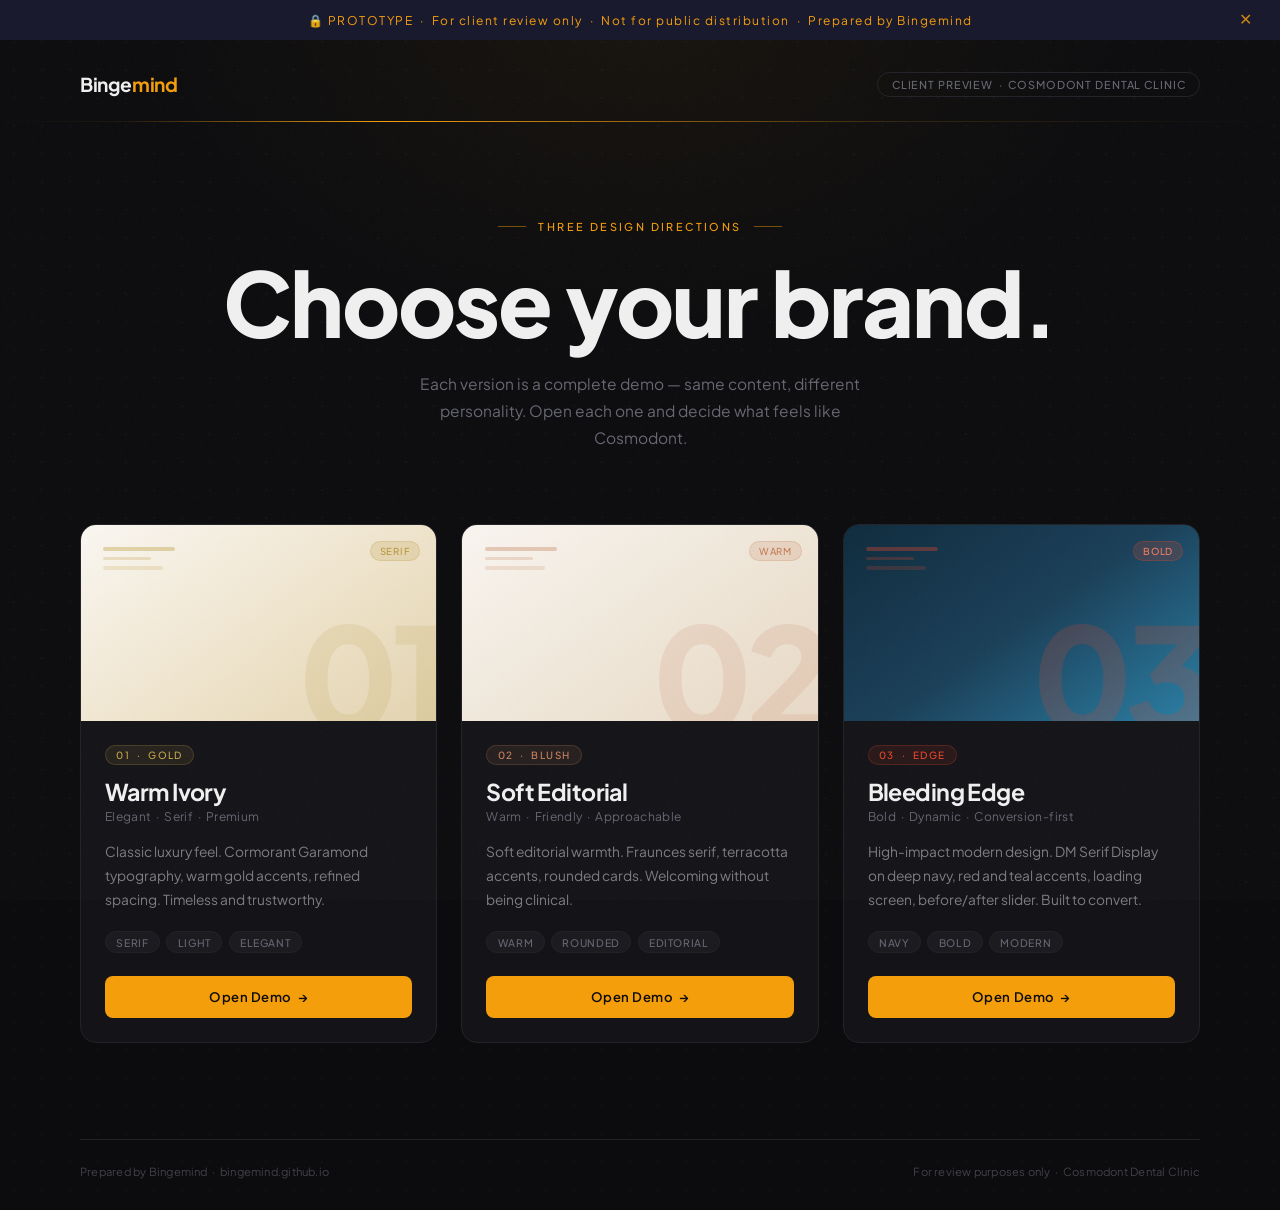
==== commit f10790e2: "feat: add bleeding edge theme option" ====
--- a/index.html
+++ b/index.html
@@ -28,6 +28,7 @@
   --c-gold:  #C9A84C;
   --c-green: #10B981;
   --c-terra: #CD8561;
+  --c-edge:  #E8472A;
 }
 
 /* ── Reset ────────────────────────────────────────────────────── */
@@ -158,13 +159,15 @@
 /* ── Cards grid ───────────────────────────────────────────────── */
 .cards {
   display: grid;
-  grid-template-columns: repeat(2, 1fr);
+  grid-template-columns: repeat(3, 1fr);
   gap: 1.5rem;
   padding-bottom: 6rem;
-  max-width: 900px;
+  max-width: 1140px;
   margin-left: auto;
   margin-right: auto;
 }
+@media (max-width: 900px) { .cards { grid-template-columns: repeat(2, 1fr); max-width: 720px; } }
+@media (max-width: 580px) { .cards { grid-template-columns: 1fr; max-width: 480px; } }
 
 /* ── Card ─────────────────────────────────────────────────────── */
 .card {
@@ -185,6 +188,7 @@
 }
 .card:nth-child(1) { animation-delay: 0.15s; }
 .card:nth-child(2) { animation-delay: 0.28s; }
+.card:nth-child(3) { animation-delay: 0.41s; }
 
 /* Per-theme hover glow */
 .card-gold:hover {
@@ -201,6 +205,11 @@
   transform: translateY(-11px);
   box-shadow: 0 24px 64px rgba(205,133,97,0.16), 0 6px 20px rgba(0,0,0,0.35);
   border-color: rgba(205,133,97,0.26);
+}
+.card-edge:hover {
+  transform: translateY(-11px);
+  box-shadow: 0 24px 64px rgba(232,71,42,0.2), 0 6px 20px rgba(0,0,0,0.35);
+  border-color: rgba(232,71,42,0.32);
 }
 
 /* ── Swatch ───────────────────────────────────────────────────── */
@@ -216,6 +225,7 @@
 .swatch-gold  { background: linear-gradient(145deg, #FAF7F2 0%, #EFE4CC 55%, #E3D4B0 100%); }
 .swatch-noir  { background: linear-gradient(145deg, #0A0F0D 0%, #0F1A15 55%, #0B1410 100%); }
 .swatch-blush { background: linear-gradient(145deg, #F9F5F0 0%, #EFE6D8 55%, #E8D9C6 100%); }
+.swatch-edge  { background: linear-gradient(145deg, #0F2B3D 0%, #1A3F58 50%, #2A7FA5 100%); }
 
 /* Large watermark number */
 .swatch-num {
@@ -236,6 +246,7 @@
 .swatch-gold  .swatch-num { color: rgba(180,145,50,0.13); }
 .swatch-noir  .swatch-num { color: rgba(16,185,129,0.09); }
 .swatch-blush .swatch-num { color: rgba(190,110,70,0.13); }
+.swatch-edge  .swatch-num { color: rgba(232,71,42,0.2); }
 
 /* Decorative mini UI bars (hint at the theme style) */
 .swatch-bars {
@@ -254,6 +265,7 @@
 .swatch-gold  .bar { background: #B8922A; }
 .swatch-noir  .bar { background: #10B981; }
 .swatch-blush .bar { background: #C07850; }
+.swatch-edge  .bar { background: #E8472A; }
 .bar-1 { width: 72px; opacity: 0.35; }
 .bar-2 { width: 48px; opacity: 0.22; }
 .bar-3 { width: 60px; opacity: 0.18; }
@@ -278,6 +290,7 @@
 .swatch-gold  .swatch-type-pill { background: rgba(180,145,50,0.18); color: rgba(180,145,50,0.9); border: 1px solid rgba(180,145,50,0.2); }
 .swatch-noir  .swatch-type-pill { background: rgba(16,185,129,0.12); color: rgba(16,185,129,0.8); border: 1px solid rgba(16,185,129,0.15); }
 .swatch-blush .swatch-type-pill { background: rgba(190,110,70,0.16); color: rgba(190,110,70,0.85); border: 1px solid rgba(190,110,70,0.18); }
+.swatch-edge  .swatch-type-pill { background: rgba(232,71,42,0.18); color: rgba(255,130,100,0.95); border: 1px solid rgba(232,71,42,0.25); }
 
 /* ── Card body ────────────────────────────────────────────────── */
 .card-body {
@@ -302,6 +315,7 @@
 .badge-gold  { color: var(--c-gold);  background: rgba(201,168,76,0.1);  border: 1px solid rgba(201,168,76,0.2);  }
 .badge-noir  { color: var(--c-green); background: rgba(16,185,129,0.08); border: 1px solid rgba(16,185,129,0.18); }
 .badge-blush { color: var(--c-terra); background: rgba(205,133,97,0.1);  border: 1px solid rgba(205,133,97,0.2);  }
+.badge-edge  { color: var(--c-edge);  background: rgba(232,71,42,0.1);   border: 1px solid rgba(232,71,42,0.22); }
 
 .card-name {
   font-family: var(--font-display);
@@ -445,10 +459,6 @@
 
 /* ── Responsive ───────────────────────────────────────────────── */
 @media (max-width: 600px) {
-  .cards {
-    grid-template-columns: 1fr;
-    max-width: 480px;
-  }
   .swatch { height: 160px; }
   .swatch-num { font-size: 7rem; }
 }
@@ -487,7 +497,7 @@
 
   <!-- ═══ HERO ═══ -->
   <div class="hero">
-    <div class="hero-label">Two Design Directions</div>
+    <div class="hero-label">Three Design Directions</div>
     <h1 class="hero-headline">Choose your brand.</h1>
     <p class="hero-sub">
       Each version is a complete demo — same content, different personality.
@@ -615,6 +625,46 @@
       </div>
     </div>
 
+    <!-- Card 3 · Bleeding Edge -->
+    <div class="card card-edge"
+         onclick="window.open('bleeding-edge/index.html','_blank')"
+         role="button"
+         tabindex="0"
+         aria-label="Open Bleeding Edge demo"
+         onkeydown="if(event.key==='Enter')window.open('bleeding-edge/index.html','_blank')">
+      <div class="swatch swatch-edge">
+        <div class="swatch-bars" aria-hidden="true">
+          <div class="bar bar-1"></div>
+          <div class="bar bar-2"></div>
+          <div class="bar bar-3"></div>
+        </div>
+        <span class="swatch-type-pill">Bold</span>
+        <span class="swatch-num" aria-hidden="true">03</span>
+      </div>
+      <div class="card-body">
+        <span class="card-badge badge-edge">03 &nbsp;·&nbsp; Edge</span>
+        <h2 class="card-name">Bleeding Edge</h2>
+        <p class="card-tagline">Bold &nbsp;·&nbsp; Dynamic &nbsp;·&nbsp; Conversion-first</p>
+        <p class="card-desc">
+          High-impact modern design. DM Serif Display on deep navy,
+          red and teal accents, loading screen, before/after slider.
+          Built to convert.
+        </p>
+        <div class="card-pills">
+          <span class="pill">Navy</span>
+          <span class="pill">Bold</span>
+          <span class="pill">Modern</span>
+        </div>
+        <a href="bleeding-edge/index.html"
+           target="_blank"
+           rel="noopener"
+           class="card-cta"
+           onclick="event.stopPropagation()">
+          Open Demo <span class="arrow">→</span>
+        </a>
+      </div>
+    </div>
+
   </div><!-- /cards -->
 
   <!-- ═══ FOOTER ═══ -->
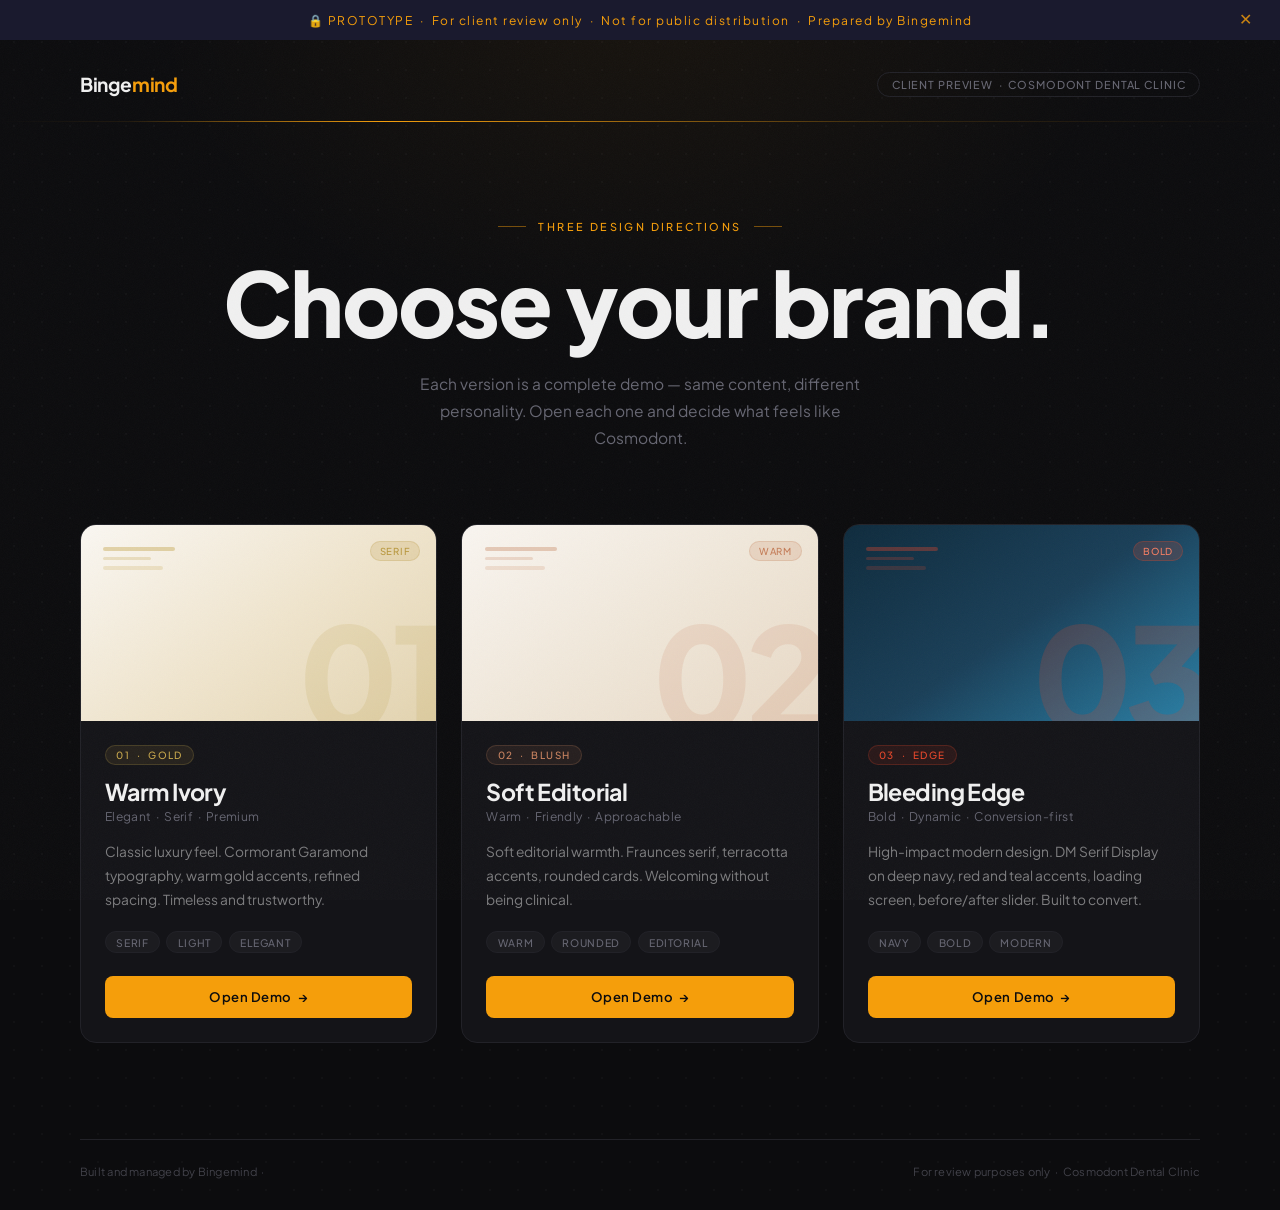
==== commit 4d88c988: "chore: refactors" ====
--- a/index.html
+++ b/index.html
@@ -510,11 +510,11 @@
 
     <!-- Card 1 · Warm Ivory / Gold -->
     <div class="card card-gold"
-         onclick="window.open('cosmodont-index.html','_blank')"
+         onclick="window.open('warm-ivory','_blank')"
          role="button"
          tabindex="0"
          aria-label="Open Warm Ivory demo"
-         onkeydown="if(event.key==='Enter')window.open('cosmodont-index.html','_blank')">
+         onkeydown="if(event.key==='Enter')window.open('warm-ivory','_blank')">
       <div class="swatch swatch-gold">
         <div class="swatch-bars" aria-hidden="true">
           <div class="bar bar-1"></div>
@@ -537,7 +537,7 @@
           <span class="pill">Light</span>
           <span class="pill">Elegant</span>
         </div>
-        <a href="cosmodont-index.html"
+        <a href="warm-ivory"
            target="_blank"
            rel="noopener"
            class="card-cta"
@@ -588,11 +588,11 @@
 
     <!-- Card 3 · Soft Editorial / Blush -->
     <div class="card card-blush"
-         onclick="window.open('cosmodont-theme3.html','_blank')"
+         onclick="window.open('soft-editorial','_blank')"
          role="button"
          tabindex="0"
          aria-label="Open Soft Editorial demo"
-         onkeydown="if(event.key==='Enter')window.open('cosmodont-theme3.html','_blank')">
+         onkeydown="if(event.key==='Enter')window.open('soft-editorial','_blank')">
       <div class="swatch swatch-blush">
         <div class="swatch-bars" aria-hidden="true">
           <div class="bar bar-1"></div>
@@ -615,7 +615,7 @@
           <span class="pill">Rounded</span>
           <span class="pill">Editorial</span>
         </div>
-        <a href="cosmodont-theme3.html"
+        <a href="soft-editorial"
            target="_blank"
            rel="noopener"
            class="card-cta"
@@ -627,11 +627,11 @@
 
     <!-- Card 3 · Bleeding Edge -->
     <div class="card card-edge"
-         onclick="window.open('bleeding-edge/index.html','_blank')"
+         onclick="window.open('bleeding-edge','_blank')"
          role="button"
          tabindex="0"
          aria-label="Open Bleeding Edge demo"
-         onkeydown="if(event.key==='Enter')window.open('bleeding-edge/index.html','_blank')">
+         onkeydown="if(event.key==='Enter')window.open('bleeding-edge','_blank')">
       <div class="swatch swatch-edge">
         <div class="swatch-bars" aria-hidden="true">
           <div class="bar bar-1"></div>
@@ -655,7 +655,7 @@
           <span class="pill">Bold</span>
           <span class="pill">Modern</span>
         </div>
-        <a href="bleeding-edge/index.html"
+        <a href="bleeding-edge"
            target="_blank"
            rel="noopener"
            class="card-cta"
@@ -671,8 +671,8 @@
   <footer>
     <div class="footer-row">
       <p class="foot-text">
-        Prepared by <a href="https://bingemind.github.io" target="_blank" rel="noopener">Bingemind</a>
-        &nbsp;·&nbsp; bingemind.github.io
+        Built and managed by <a href="https://bingemind.com" target="_blank" rel="noopener">Bingemind</a>
+        &nbsp;·&nbsp; 
       </p>
       <p class="foot-text">For review purposes only &nbsp;·&nbsp; Cosmodont Dental Clinic</p>
     </div>
